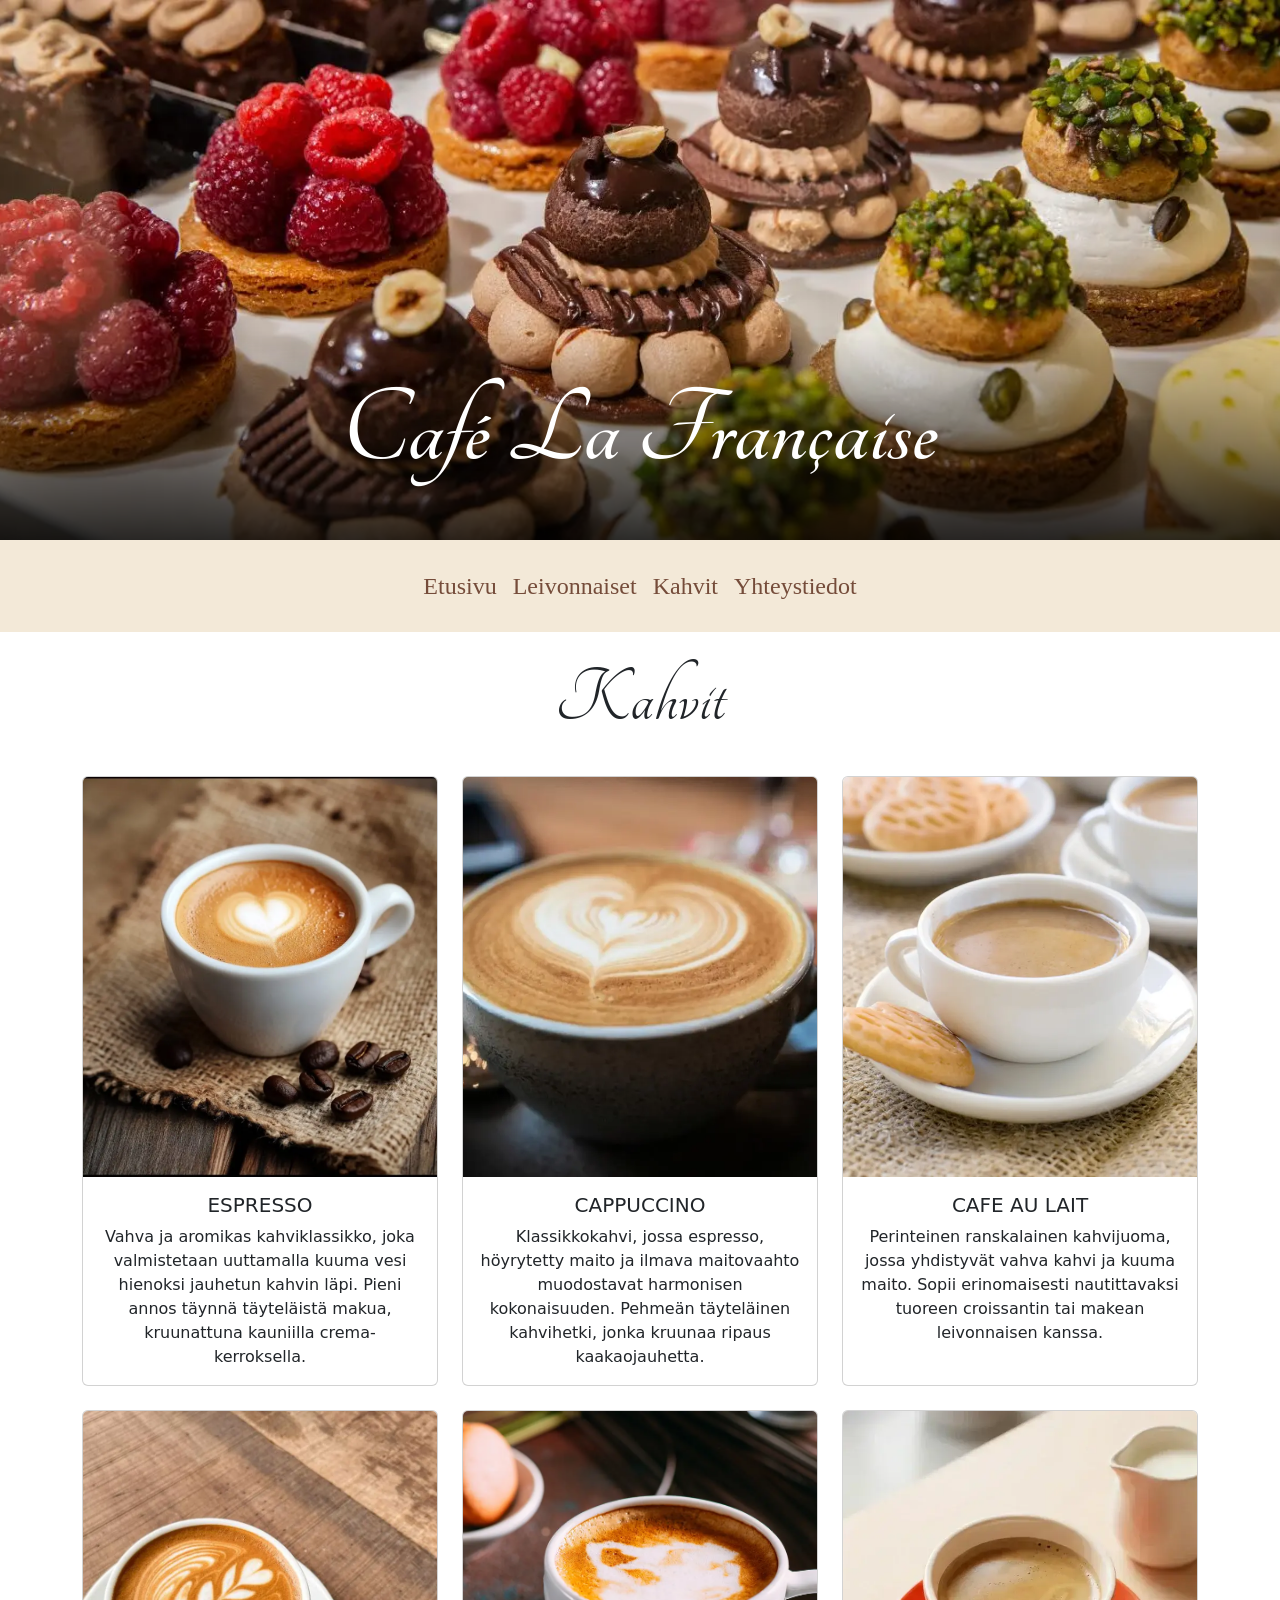
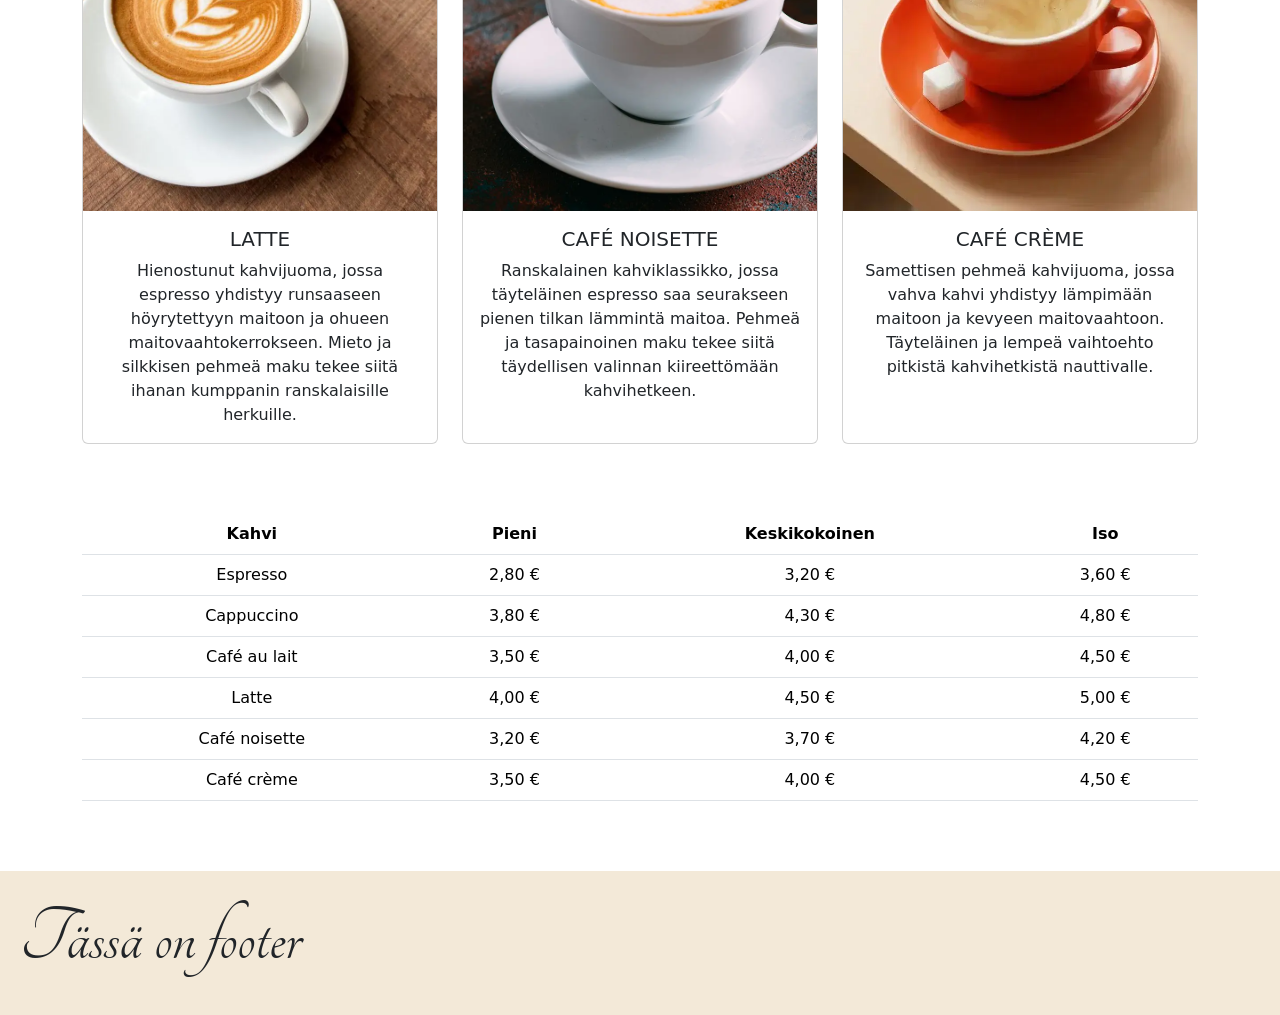
==== kahvit.html @ b37a3d09 "Linkitetty yhteystiedot-sivu muille sivuille" ====
<!DOCTYPE html>
<html lang="fi">
    <head>
        <meta charset="UTF-8">
        <meta name="viewport" content="width=device-width, initial-scale=1.0">
        <title>Cafe La Française</title>
        <link href="https://cdn.jsdelivr.net/npm/bootstrap@5.3.3/dist/css/bootstrap.min.css" rel="stylesheet">
        <script src="https://cdn.jsdelivr.net/npm/bootstrap@5.3.3/dist/js/bootstrap.bundle.min.js"></script>
        <link rel="stylesheet" href="https://fonts.googleapis.com/css?family=Tangerine">
        <link rel="stylesheet" href="style.css">
    </head>

    <body>
        <div class="container-fluid">
            <header class="kuva-alue">
                <img src="kuvat/header-kuva.webp" alt="Lajitelma ranskalaisia leivonnaisia">
                <div class="kuvateksti">
                    <h3><b><a href="index.html">Café La Française</a></b></h3>
                </div>
            </header>
        
            <nav class="navbar navbar-expand-sm">
                <button class="navbar-toggler" type="button" data-bs-toggle="collapse"
                data-bs-target="#collapsibleNavbar">
            <span class=navbar-toggler-icon></span>
                </button>
                <div class="collapse navbar-collapse" id="collapsibleNavbar">
                    <ul class="navbar-nav">
                        <li class="nav-item">
                            <a class="nav-link" href="index.html">Etusivu</a>
                        </li>
                        <li class="nav-item">
                            <a class="nav-link leivonnaiset" href="leivonnaiset.html">Leivonnaiset</a>
                        </li>
                        <li class="nav-item">
                            <a class="nav-link" href="kahvit.html">Kahvit</a>
                        </li>
                        <li class="nav-item">
                            <a class="nav-link" href="yhteystiedot.html">Yhteystiedot</a>
                        </li>
                    </ul>
                </div>
            </nav>

            <main>
                <div class="container text-center">
                    <h1>Kahvit</h1>

                    <div class="row g-4">

                        <div class="col-12 col-sm-4">
                            <div class="card h-100">
                                <img src="kuvat/espresso.webp" class="card-img-top" alt="Kupillinen espresso-kahvia">
                                <div class="card-body">
                                    <h5 class="card-title">ESPRESSO</h5>
                                    <p class="card-text">Vahva ja aromikas kahviklassikko, joka valmistetaan
                                        uuttamalla kuuma vesi hienoksi jauhetun kahvin läpi. Pieni annos
                                        täynnä täyteläistä makua, kruunattuna kauniilla crema-kerroksella.</p>
                                </div>
                            </div>
                        </div>

                        <div class="col-12 col-sm-4">
                            <div class="card h-100">
                                <img src="kuvat/cappuccino.webp" class="card-img-top" alt="Kupillinen cappuccino-kahvia">
                                <div class="card-body">
                                    <h5 class="card-title">CAPPUCCINO</h5>
                                    <p class="card-text">Klassikkokahvi, jossa espresso, höyrytetty maito ja ilmava maitovaahto
                                        muodostavat harmonisen kokonaisuuden. Pehmeän täyteläinen kahvihetki, jonka kruunaa
                                        ripaus kaakaojauhetta.</p>
                                </div>
                            </div>
                        </div>

                        <div class="col-12 col-sm-4">
                            <div class="card h-100">
                                <img src="kuvat/cafeaulait.webp" class="card-img-top" alt="Cafe au lait">
                                <div class="card-body">
                                    <h5 class="card-title">CAFE AU LAIT</h5>
                                    <p class="card-text">Perinteinen ranskalainen kahvijuoma, jossa yhdistyvät
                                        vahva kahvi ja kuuma maito. Sopii erinomaisesti nautittavaksi tuoreen croissantin
                                        tai makean leivonnaisen kanssa.</p>
                                </div>
                            </div>
                        </div>

                        <div class="col-12 col-sm-4">
                            <div class="card h-100">
                                <img src="kuvat/latte.webp" class="card-img-top" alt="Kupillinen latte-kahvia">
                                <div class="card-body">
                                    <h5 class="card-title">LATTE</h5>
                                    <p class="card-text">Hienostunut kahvijuoma, jossa espresso yhdistyy runsaaseen
                                        höyrytettyyn maitoon ja ohueen maitovaahtokerrokseen. Mieto ja silkkisen pehmeä
                                        maku tekee siitä ihanan kumppanin ranskalaisille herkuille.</p>
                                </div>
                            </div>
                        </div>

                        <div class="col-12 col-sm-4">
                            <div class="card h-100">
                                <img src="kuvat/cafenoisette.webp" class="card-img-top" alt="Café noisette">
                                <div class="card-body">
                                    <h5 class="card-title">CAFÉ NOISETTE</h5>
                                    <p class="card-text">Ranskalainen kahviklassikko, jossa täyteläinen espresso saa seurakseen
                                        pienen tilkan lämmintä maitoa. Pehmeä ja tasapainoinen maku tekee siitä täydellisen valinnan
                                        kiireettömään kahvihetkeen.</p> 
                                </div>
                            </div>
                        </div>

                        <div class="col-12 col-sm-4">
                            <div class="card h-100">
                                <img src="kuvat/cafecreme.webp" class="card-img-top" alt="Cafe creme">
                                <div class="card-body">
                                    <h5 class="card-title">CAFÉ CRÈME</h5>
                                    <p class="card-text">Samettisen pehmeä kahvijuoma, jossa vahva kahvi yhdistyy lämpimään maitoon
                                        ja kevyeen maitovaahtoon. Täyteläinen ja lempeä vaihtoehto pitkistä kahvihetkistä nauttivalle.</p>
                                </div>
                            </div>
                        </div>

                    </div>
                    <div class="table-responsive">
                        <table class="table">
                        <thead>
                            <tr>
                                <th>Kahvi</th>
                                <th>Pieni</th>
                                <th>Keskikokoinen</th>
                                <th>Iso</th>
                            </tr>
                        </thead>
                        <tbody>
                            <tr>
                                <td>Espresso</td>
                                <td>2,80 €</td>
                                <td>3,20 €</td>
                                <td>3,60 €</td>
                            </tr>
                            <tr>
                                <td>Cappuccino</td>
                                <td>3,80 €</td>
                                <td>4,30 €</td>
                                <td>4,80 €</td>
                            </tr>
                            <tr>
                                <td>Café au lait</td>
                                <td>3,50 €</td>
                                <td>4,00 €</td>
                                <td>4,50 €</td>
                            </tr>
                            <tr>
                                <td>Latte</td>
                                <td>4,00 €</td>
                                <td>4,50 €</td>
                                <td>5,00 €</td>
                            </tr>
                            <tr>
                                <td>Café noisette</td>
                                <td>3,20 €</td>
                                <td>3,70 €</td>
                                <td>4,20 €</td>
                            </tr>
                            <tr>
                                <td>Café crème</td>
                                <td>3,50 €</td>
                                <td>4,00 €</td>
                                <td>4,50 €</td>
                            </tr>
                        </tbody>
                        </table>
                    </div>
                </div>
            </main>

            <footer>
                <h1>Tässä on footer</h1>
            </footer>
        </div>
    </body>
</html>
---- style.css ----
* {
    box-sizing: border-box;
}

.container-fluid {
    display: grid;
    grid-template-areas:
        "header"
        "nav"
        "main"
        "footer";
    grid-template-columns: 1fr;
    grid-template-rows: auto auto 1fr auto;
    min-height: 100vh;
    margin: 0;
    padding: 0;
    gap: 0px;
}

/* Header */
header {
    grid-area: header;
    height: clamp(16rem, 60vh, 42rem);
}

.kuva-alue {
    overflow: hidden;
    position: relative;
    font-family: "Tangerine", sans-serif;
}

header img {
    display: block;
    width: 100%;
    height: 100%;
    object-fit: cover;
}

/* Laitetaan kahvilan nimi headeriin ja tehdään sille animaatio */
.kuvateksti {
    position: absolute;
    bottom: 0;
    left: 0;
    right: 0;
    padding: clamp(1rem, 4vh, 2rem);
    z-index: 2;
    background: linear-gradient(to top, rgba(0,0,0,0.8) 0%, rgba(0,0,0,0) 100%);
    opacity: 0;
    transform: translateY(30px);
    animation: tekstiNousee 1.3s ease-out forwards;
}

@keyframes tekstiNousee {
    from {
        opacity: 0;
        transform: translateY(30px);
    }
    to {
        opacity: 1;
        transform: translateY(0);
    }
}

.kuvateksti h3 a {
    font-size: clamp(3rem, 9vw, 7rem);
    text-align: center;
    text-decoration: none;
    color: white;
}

/* Navigaatio */
nav {
    grid-area: nav;
    display: flex;
    justify-content: center;
    align-items: center;
    text-align: center;
    padding: clamp(0.5rem, 2vw, 1.25rem);
    font-size: 1.5rem;
    font-family: Georgia, 'Times New Roman', Times, serif;
    background-color: #F3E9D8;
}

.navbar-collapse {
    justify-content: center;
}

.navbar-nav {
    display: flex;
    justify-content: center;
    align-items: center;
    flex-wrap: wrap;
}

.nav-link {
    display: inline-block;
    text-decoration: none;
    transition: color 0.25s ease, transform 0.25s ease;
    color: #754C3A;
    padding: clamp(0.6rem, 1.8vw, 1.25rem);
}

nav .nav-link:hover,
nav .nav-link:focus-visible {
    color: lightpink;
    transform: translateY(-5px);
}

/* Pääsisältö */
main {
    grid-area: main;
    display: grid;
}

.carousel-inner img {
    width: 100%;
    margin: auto;
    min-height: 200px;
    padding: 20px;
}

#demo {
    width: 80%;
    max-width: 1200px;
    margin: 0 auto;
}

#demo .carousel-item img {
    width: 100%;
    height: 450px;
    object-fit: cover;
}

h3 {
    text-align: center;
}

p {
    text-align: center;
}

h1 {
    padding: 20px;
    font-family: "Tangerine", sans-serif;
    font-size: 5rem;
}

.card-img-top {
    width: 100%;
    height: 400px;
    object-fit: cover;
}

.table {
    margin-top: 70px;
    margin-bottom: 70px;
}

/*Footer */
footer {
    grid-area: footer;
    background-color: #F3E9D8;
}

@media (max-width: 600px) {
    .navbar-toggler {
        align-items: center;
        width: 100%;
    }

    .navbar-collapse {
        width: 100%;
        text-align: center;
    }

    .navbar-nav {
        display: flex;
        flex-direction: column;
        align-items: center;
        width: 100%;
    }

    .nav-link {
        text-align: center;
    }
}
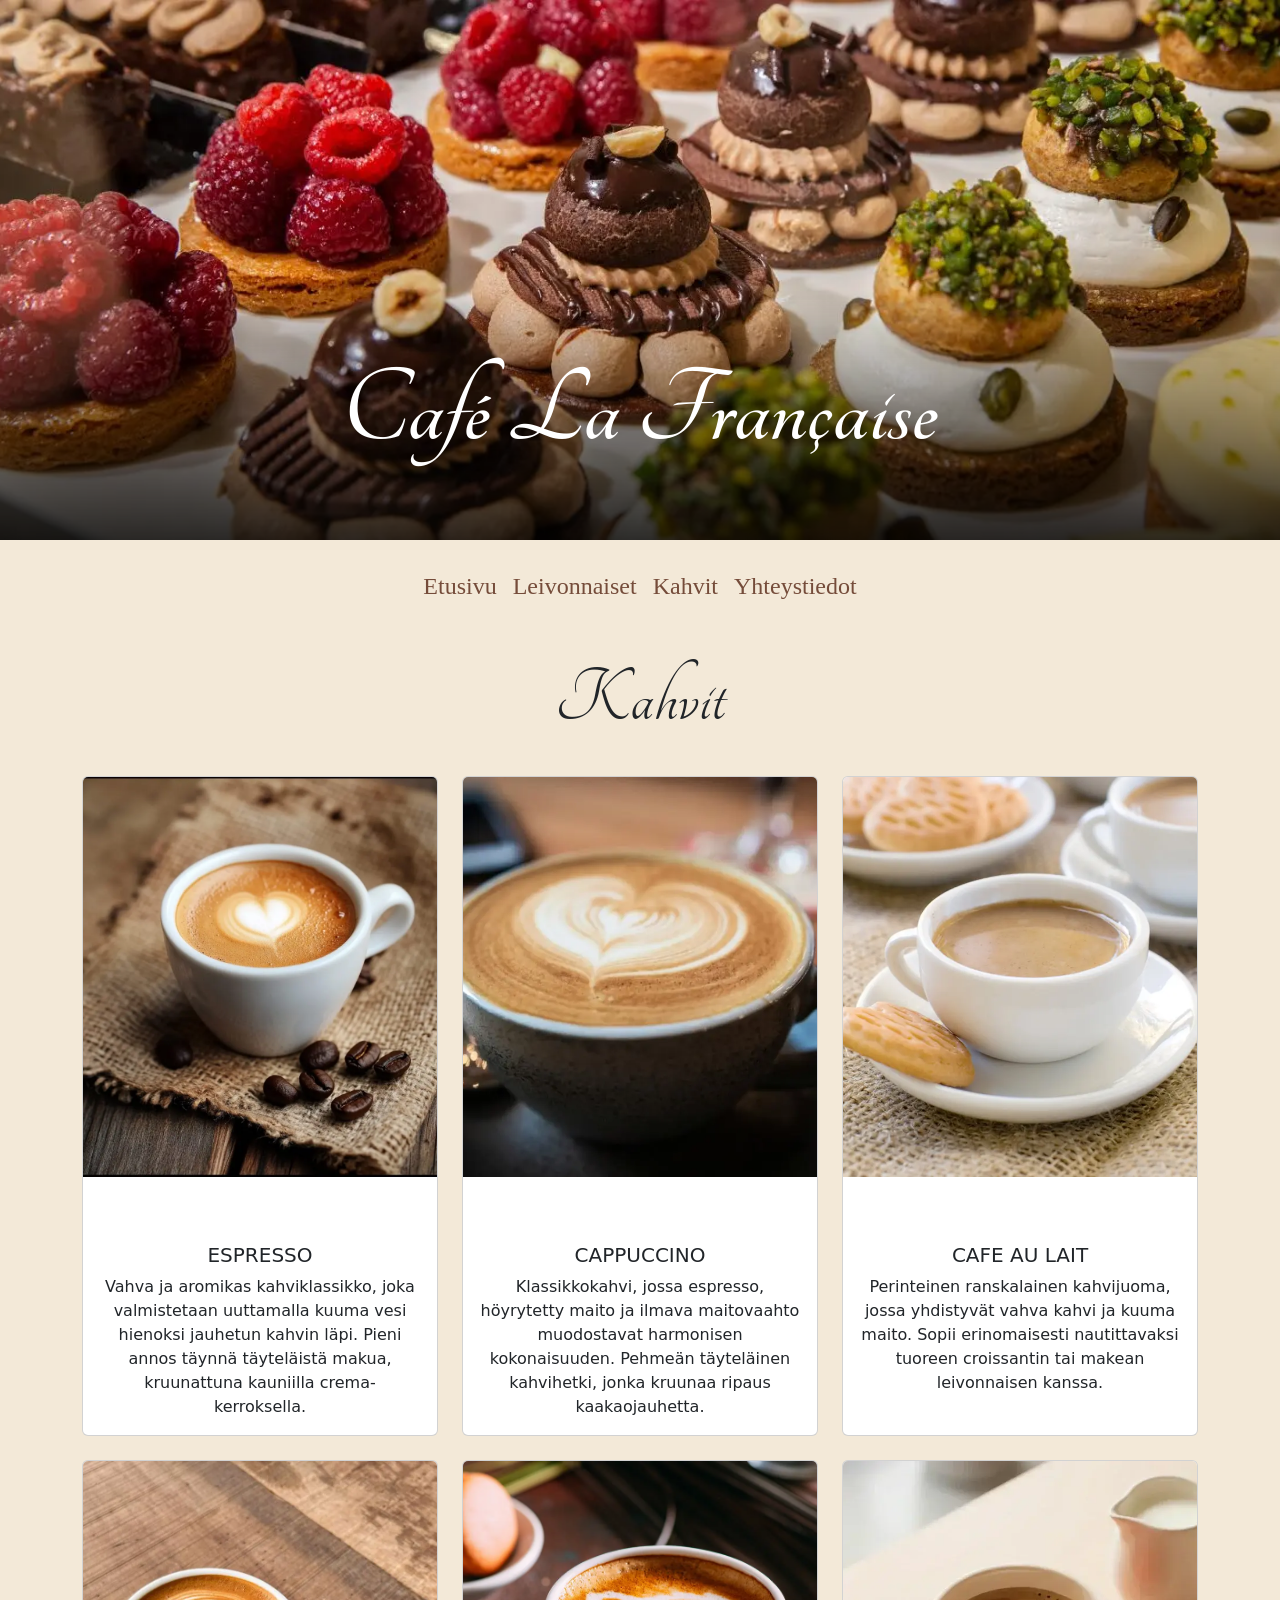
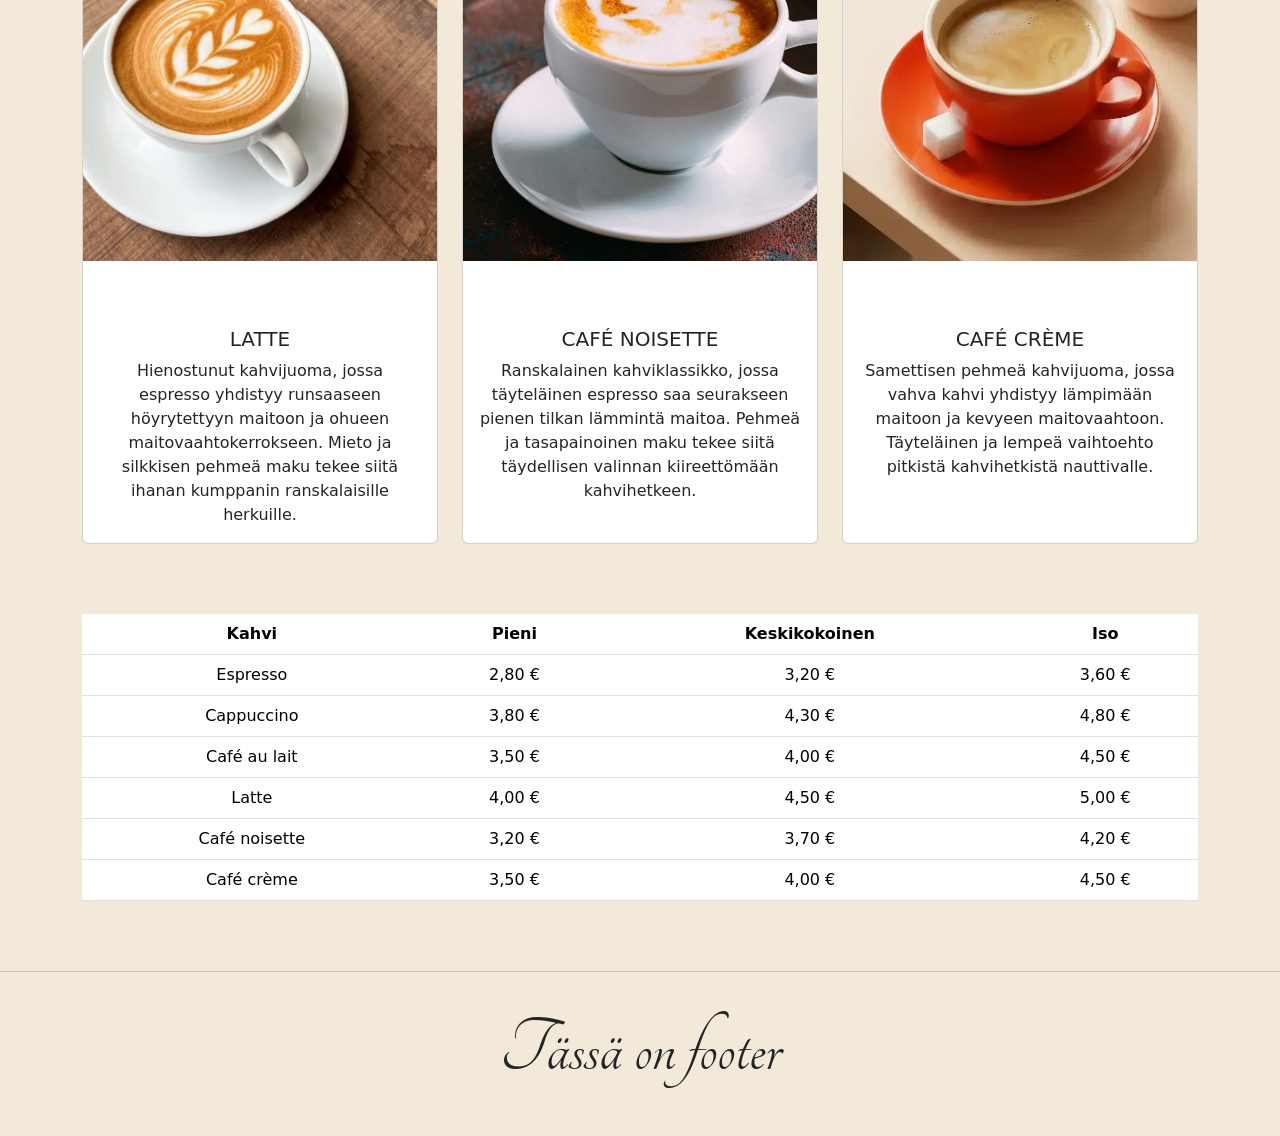
==== commit b28578a2: "Muokattu sivuston header-tekstiä" ====
--- a/kahvit.html
+++ b/kahvit.html
@@ -15,7 +15,7 @@
             <header class="kuva-alue">
                 <img src="kuvat/header-kuva.webp" alt="Lajitelma ranskalaisia leivonnaisia">
                 <div class="kuvateksti">
-                    <h3><b><a href="index.html">Café La Française</a></b></h3>
+                    <h1><b><a href="index.html">Café La Française</a></b></h1>
                 </div>
             </header>
         
--- a/style.css
+++ b/style.css
@@ -61,7 +61,7 @@
     }
 }
 
-.kuvateksti h3 a {
+.kuvateksti h1 a {
     font-size: clamp(3rem, 9vw, 7rem);
     text-align: center;
     text-decoration: none;
@@ -110,10 +110,12 @@
 main {
     grid-area: main;
     display: grid;
-}
-
+    background-color: #F3E9D8;
+}
+
+/* Kuvakaruselli */
 .carousel-inner img {
-    width: 100%;
+    width: 80%;
     margin: auto;
     min-height: 200px;
     padding: 20px;
@@ -121,45 +123,135 @@
 
 #demo {
     width: 80%;
+    max-width: 500px;
+    margin: 0 auto;
+}
+
+#demo .carousel-item img {
+    width: 80%;
+    aspect-ratio: 7 / 10;
+    object-fit: cover;
+}
+
+.esittely {
+    text-align: center;
+    padding: 20px;
+}
+
+.esittely-teksti {
     max-width: 1200px;
+    width: 100%;
     margin: 0 auto;
-}
-
-#demo .carousel-item img {
-    width: 100%;
-    height: 450px;
-    object-fit: cover;
-}
-
-h3 {
-    text-align: center;
-}
-
-p {
-    text-align: center;
+    padding: 40px;
 }
 
 h1 {
     padding: 20px;
     font-family: "Tangerine", sans-serif;
     font-size: 5rem;
-}
-
+    text-align: center;
+    text-decoration: none;
+}
+
+/* Korttikuvat */
 .card-img-top {
     width: 100%;
     height: 400px;
     object-fit: cover;
 }
 
+/* Taulukko */
 .table {
     margin-top: 70px;
     margin-bottom: 70px;
 }
 
-/*Footer */
+/* Yhteystiedot */
+.yhteystiedot {
+    text-align: center;
+}
+
+.yhteystieto-lista {
+    display: inline-flex;
+    flex-direction: column;
+    align-items: flex-start;
+    margin-top: 20px;
+}
+
+.yhteystieto-lista p {
+    display: flex;
+    align-items: center;
+    margin-bottom: 20px;
+    text-align: left;
+}
+
+.yhteystieto-lista svg {
+    width: 24px;
+    height: 24px;
+    flex-shrink: 0;
+    color: #A87960;
+    margin-right: 12px;
+}
+
+h5 {
+    text-align: center;
+    margin-top: 50px;
+}
+
+/* Haitari */
+.accordion {
+    width: 80%;
+    max-width: 900px;
+    margin: 40px auto;
+}
+
+.accordion .accordion-button {
+    justify-content: center;
+    text-align: center;
+    position: relative;
+    background-color: #B98B72;
+    color: #754C3A;
+}
+
+.accordion .accordion-button::after {
+    position: absolute;
+    right: 20px;
+    margin-left: 0;
+}
+
+/* Footer */
 footer {
-    grid-area: footer;
     background-color: #F3E9D8;
+    padding: 10px;
+    text-align: center;
+    border-top: 1px solid #c9c3b7;
+}
+
+.footer-sisältö {
+    display: grid;
+    grid-template-columns: 1fr 1fr;
+    gap: 20px;
+    max-width: 1200px;
+    margin: 0px auto;
+    padding: 10px;
+}
+
+.footer-sisältö h4 {
+    padding: 10px;
+}
+
+.footer-sisältö p {
+    margin: 5px;
+}
+
+.footer-navigaatio a {
+    color: #754C3A;
+    text-decoration: none;
+}
+
+.footer-navigaatio a:hover {
+    text-decoration: underline;
+    color: lightpink;
 }
 
 @media (max-width: 600px) {
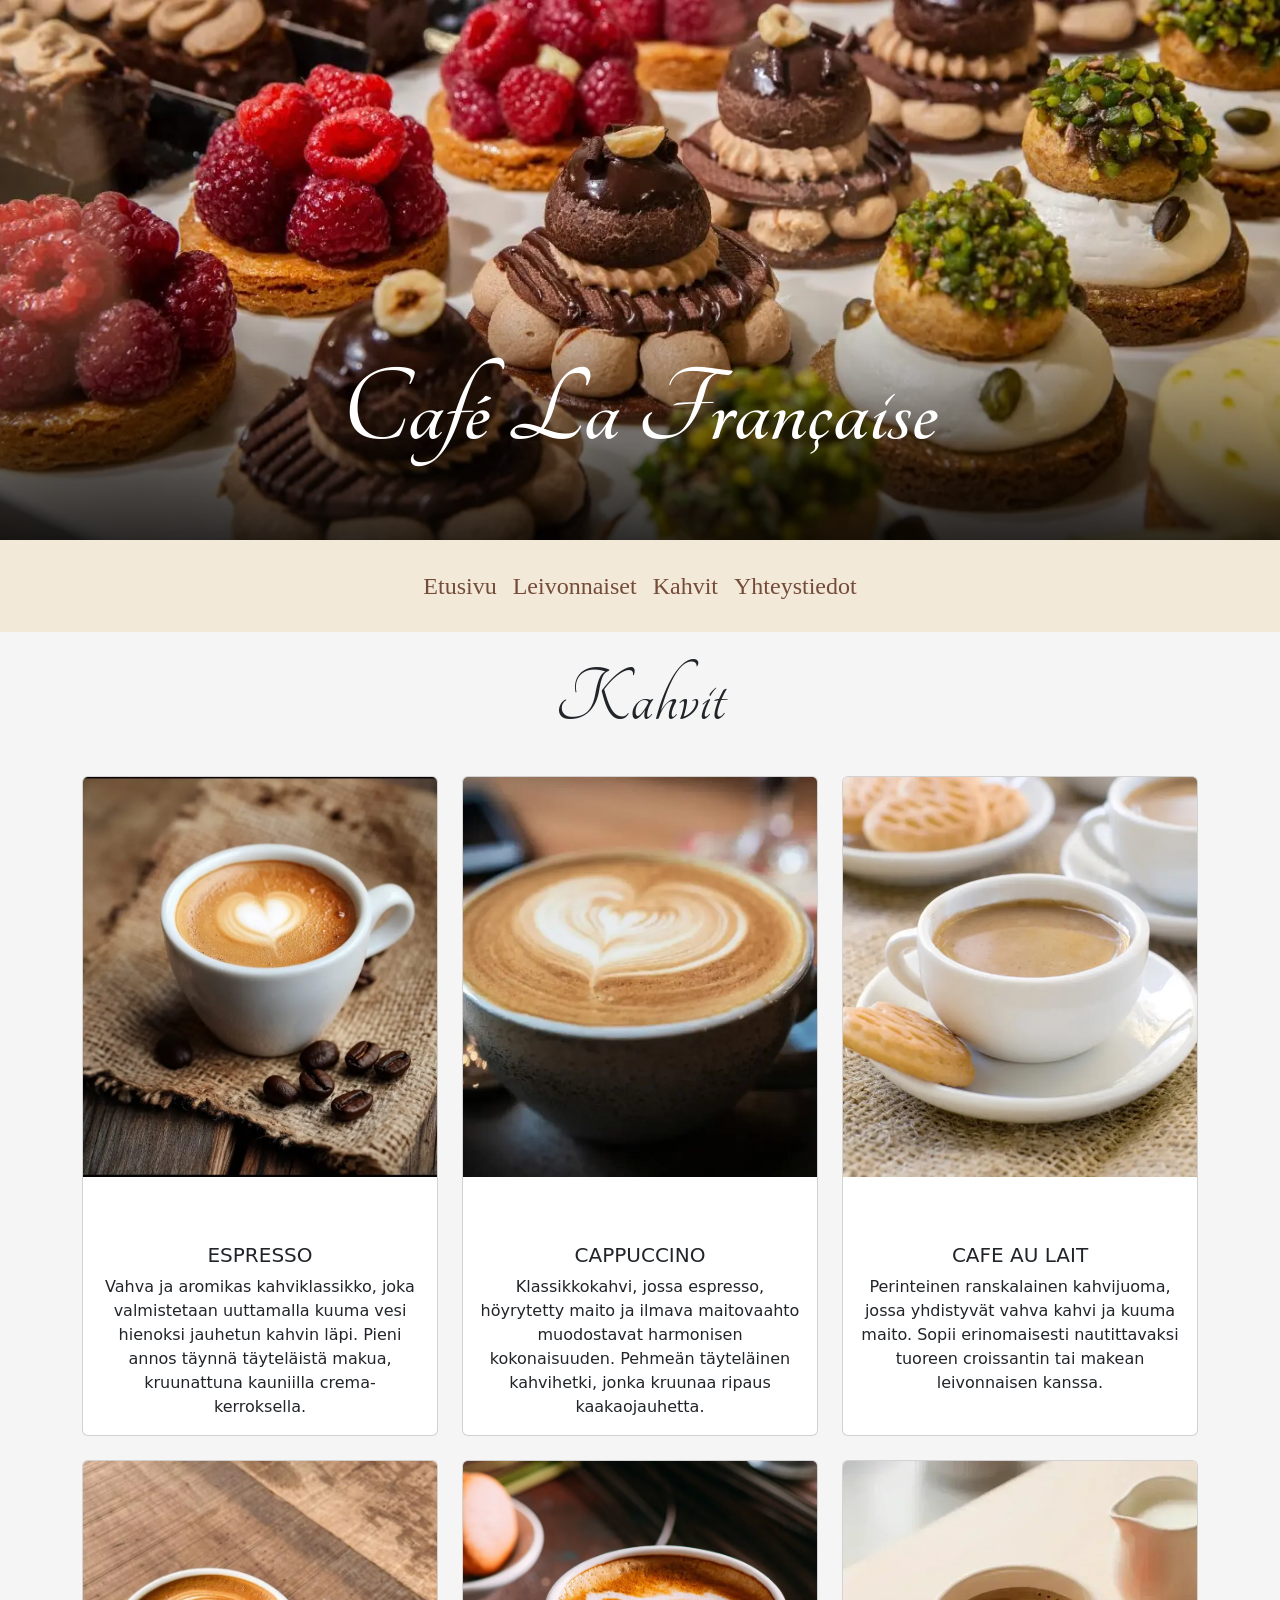
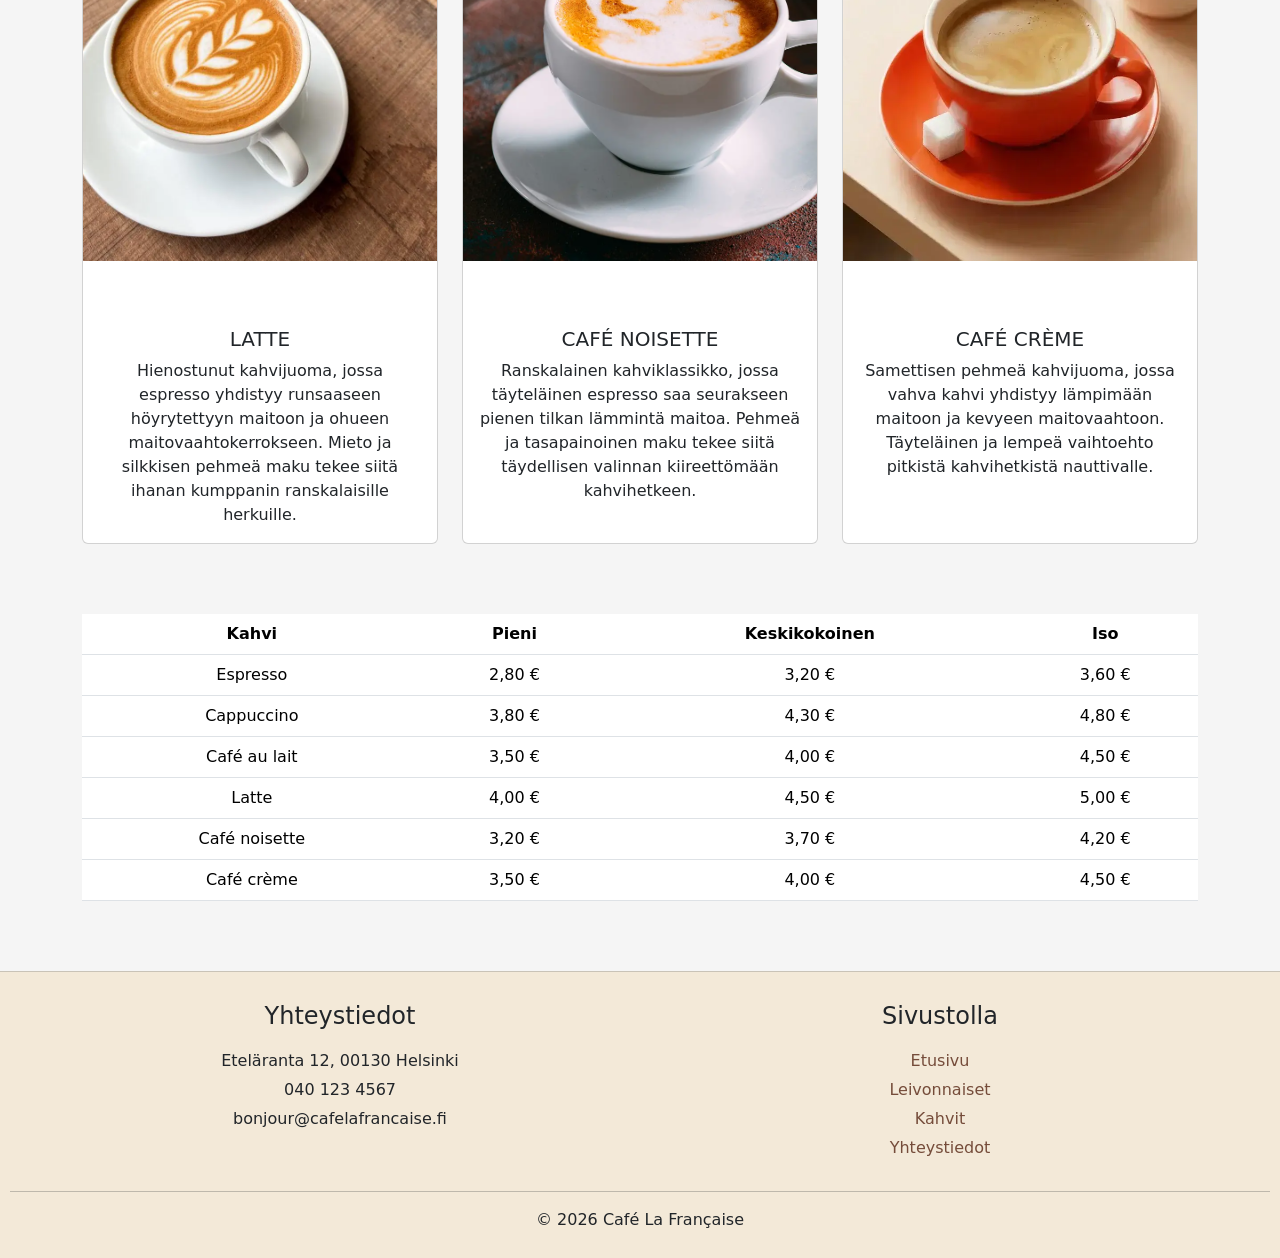
==== commit 9086cbe7: "Muokattu sivujen värejä" ====
--- a/kahvit.html
+++ b/kahvit.html
@@ -174,7 +174,28 @@
             </main>
 
             <footer>
-                <h1>Tässä on footer</h1>
+
+                <div class="footer-sisältö">
+
+                    <div class="footer-yhteystiedot">
+                        <h4>Yhteystiedot</h4>
+                        <p>Eteläranta 12, 00130 Helsinki</p>
+                        <p>040 123 4567</p>
+                        <p>bonjour@cafelafrancaise.fi</p>
+                    </div>
+
+                    <div class="footer-navigaatio">
+                        <h4>Sivustolla</h4>
+                        <p><a href="index.html">Etusivu</a></p>
+                        <p><a href="leivonnaiset.html">Leivonnaiset</a></p>
+                        <p><a href="kahvit.html">Kahvit</a></p>
+                        <p><a href="yhteystiedot.html">Yhteystiedot</a></p>
+                    </div>
+                </div>
+
+                <hr>
+
+                <p class="copyright">© 2026 Café La Française</p>
             </footer>
         </div>
     </body>
--- a/style.css
+++ b/style.css
@@ -110,7 +110,7 @@
 main {
     grid-area: main;
     display: grid;
-    background-color: #F3E9D8;
+    background-color: whitesmoke;
 }
 
 /* Kuvakaruselli */
@@ -132,6 +132,18 @@
     aspect-ratio: 7 / 10;
     object-fit: cover;
 }
+
+.carousel-control-prev-icon { 
+
+background-image: url("data:image/svg+xml;charset=utf8,%3Csvg xmlns='http://www.w3.org/2000/svg' fill='%23FFFFFF' viewBox='0 0 8 8'%3E%3Cpath d='M5.25 0l-4 4 4 4 1.5-1.5-2.5-2.5 2.5-2.5-1.5-1.5z'/%3E%3C/svg%3E"); 
+
+} 
+
+ 
+
+.carousel-control-next-icon { 
+    background-image: url("data:image/svg+xml;charset=utf8,%3Csvg xmlns='http://www.w3.org/2000/svg' fill='%23FFFFFF' viewBox='0 0 8 8'%3E%3Cpath d='M2.75 0l-1.5 1.5 2.5 2.5-2.5 2.5 1.5 1.5 4-4-4-4z'/%3E%3C/svg%3E"); 
+} 
 
 .esittely {
     text-align: center;
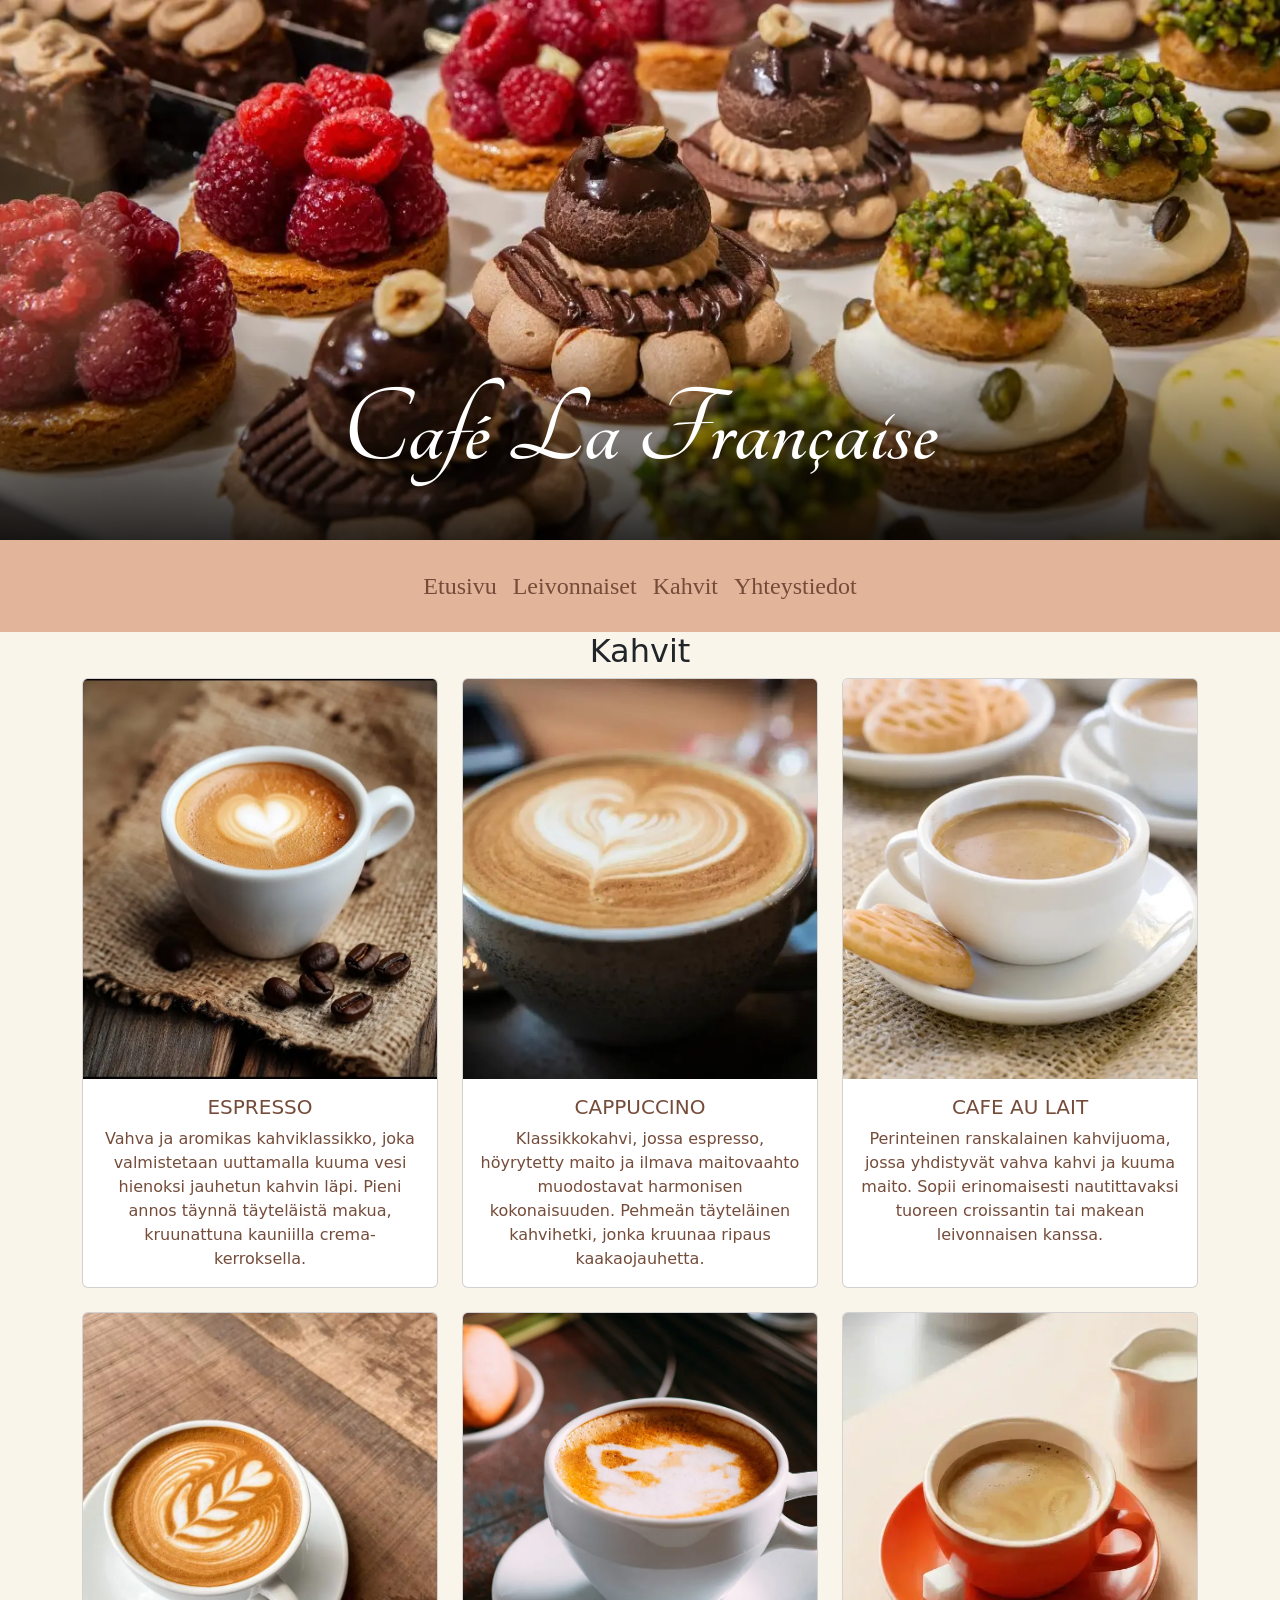
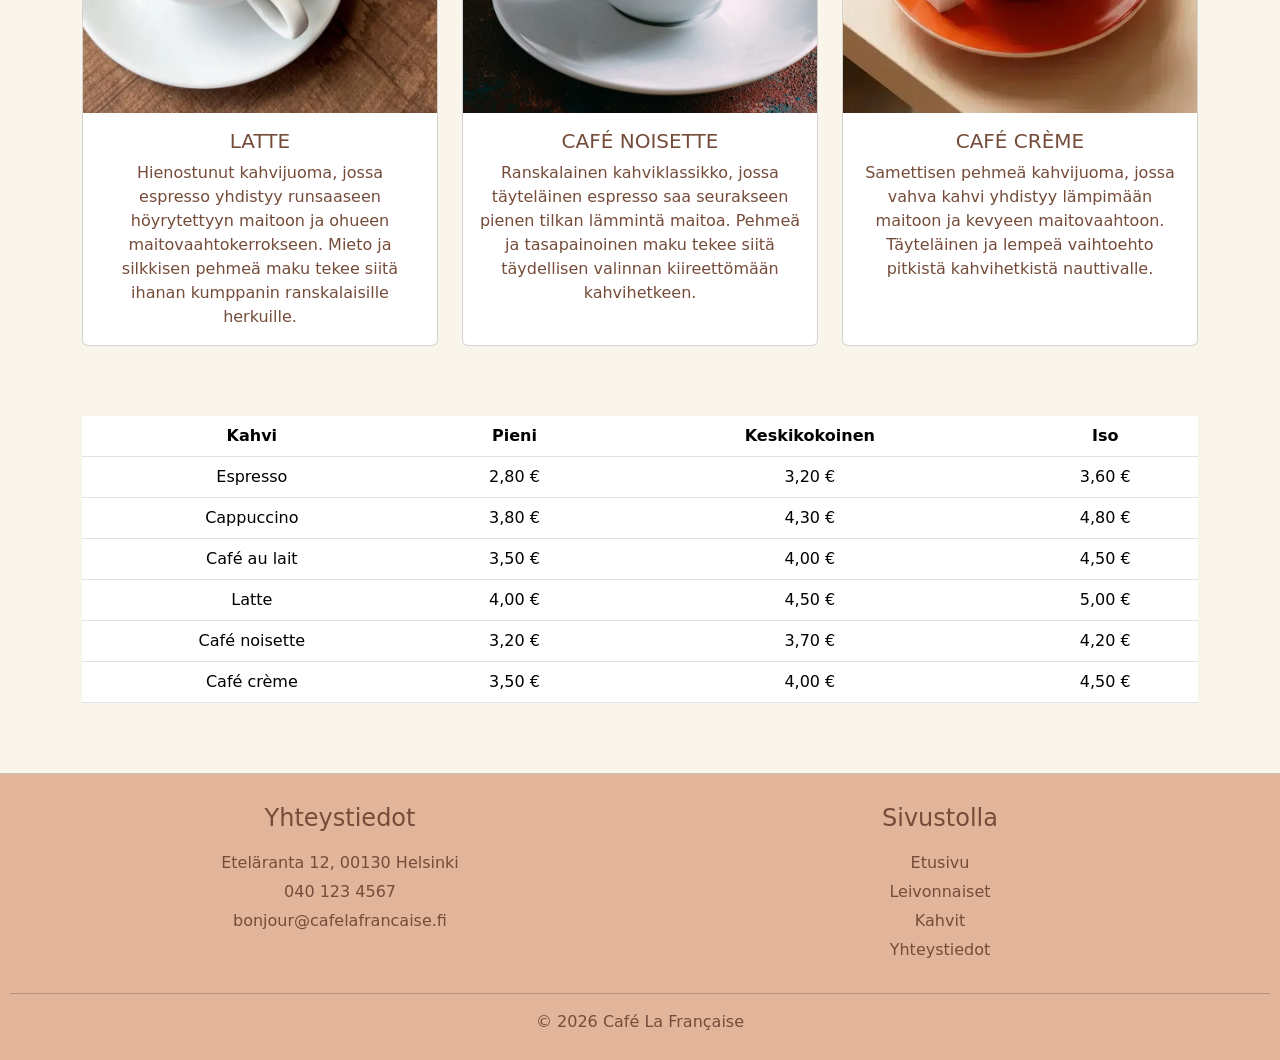
==== commit e8905a9a: "Vaihdettu otsikkotasot (h1-h4) oikein" ====
--- a/kahvit.html
+++ b/kahvit.html
@@ -44,7 +44,7 @@
 
             <main>
                 <div class="container text-center">
-                    <h1>Kahvit</h1>
+                    <h2>Kahvit</h2>
 
                     <div class="row g-4">
 
@@ -52,7 +52,7 @@
                             <div class="card h-100">
                                 <img src="kuvat/espresso.webp" class="card-img-top" alt="Kupillinen espresso-kahvia">
                                 <div class="card-body">
-                                    <h5 class="card-title">ESPRESSO</h5>
+                                    <h3 class="card-title">ESPRESSO</h3>
                                     <p class="card-text">Vahva ja aromikas kahviklassikko, joka valmistetaan
                                         uuttamalla kuuma vesi hienoksi jauhetun kahvin läpi. Pieni annos
                                         täynnä täyteläistä makua, kruunattuna kauniilla crema-kerroksella.</p>
@@ -64,7 +64,7 @@
                             <div class="card h-100">
                                 <img src="kuvat/cappuccino.webp" class="card-img-top" alt="Kupillinen cappuccino-kahvia">
                                 <div class="card-body">
-                                    <h5 class="card-title">CAPPUCCINO</h5>
+                                    <h3 class="card-title">CAPPUCCINO</h3>
                                     <p class="card-text">Klassikkokahvi, jossa espresso, höyrytetty maito ja ilmava maitovaahto
                                         muodostavat harmonisen kokonaisuuden. Pehmeän täyteläinen kahvihetki, jonka kruunaa
                                         ripaus kaakaojauhetta.</p>
@@ -76,7 +76,7 @@
                             <div class="card h-100">
                                 <img src="kuvat/cafeaulait.webp" class="card-img-top" alt="Cafe au lait">
                                 <div class="card-body">
-                                    <h5 class="card-title">CAFE AU LAIT</h5>
+                                    <h3 class="card-title">CAFE AU LAIT</h3>
                                     <p class="card-text">Perinteinen ranskalainen kahvijuoma, jossa yhdistyvät
                                         vahva kahvi ja kuuma maito. Sopii erinomaisesti nautittavaksi tuoreen croissantin
                                         tai makean leivonnaisen kanssa.</p>
@@ -88,7 +88,7 @@
                             <div class="card h-100">
                                 <img src="kuvat/latte.webp" class="card-img-top" alt="Kupillinen latte-kahvia">
                                 <div class="card-body">
-                                    <h5 class="card-title">LATTE</h5>
+                                    <h3 class="card-title">LATTE</h3>
                                     <p class="card-text">Hienostunut kahvijuoma, jossa espresso yhdistyy runsaaseen
                                         höyrytettyyn maitoon ja ohueen maitovaahtokerrokseen. Mieto ja silkkisen pehmeä
                                         maku tekee siitä ihanan kumppanin ranskalaisille herkuille.</p>
@@ -100,7 +100,7 @@
                             <div class="card h-100">
                                 <img src="kuvat/cafenoisette.webp" class="card-img-top" alt="Café noisette">
                                 <div class="card-body">
-                                    <h5 class="card-title">CAFÉ NOISETTE</h5>
+                                    <h3 class="card-title">CAFÉ NOISETTE</h3>
                                     <p class="card-text">Ranskalainen kahviklassikko, jossa täyteläinen espresso saa seurakseen
                                         pienen tilkan lämmintä maitoa. Pehmeä ja tasapainoinen maku tekee siitä täydellisen valinnan
                                         kiireettömään kahvihetkeen.</p> 
@@ -112,7 +112,7 @@
                             <div class="card h-100">
                                 <img src="kuvat/cafecreme.webp" class="card-img-top" alt="Cafe creme">
                                 <div class="card-body">
-                                    <h5 class="card-title">CAFÉ CRÈME</h5>
+                                    <h3 class="card-title">CAFÉ CRÈME</h3>
                                     <p class="card-text">Samettisen pehmeä kahvijuoma, jossa vahva kahvi yhdistyy lämpimään maitoon
                                         ja kevyeen maitovaahtoon. Täyteläinen ja lempeä vaihtoehto pitkistä kahvihetkistä nauttivalle.</p>
                                 </div>
--- a/style.css
+++ b/style.css
@@ -48,6 +48,7 @@
     opacity: 0;
     transform: translateY(30px);
     animation: tekstiNousee 1.3s ease-out forwards;
+    text-align: center;
 }
 
 @keyframes tekstiNousee {
@@ -63,7 +64,6 @@
 
 .kuvateksti h1 a {
     font-size: clamp(3rem, 9vw, 7rem);
-    text-align: center;
     text-decoration: none;
     color: white;
 }
@@ -78,7 +78,7 @@
     padding: clamp(0.5rem, 2vw, 1.25rem);
     font-size: 1.5rem;
     font-family: Georgia, 'Times New Roman', Times, serif;
-    background-color: #F3E9D8;
+    background-color: #e2b49a;
 }
 
 .navbar-collapse {
@@ -102,7 +102,7 @@
 
 nav .nav-link:hover,
 nav .nav-link:focus-visible {
-    color: lightpink;
+    color: white;
     transform: translateY(-5px);
 }
 
@@ -110,7 +110,7 @@
 main {
     grid-area: main;
     display: grid;
-    background-color: whitesmoke;
+    background-color: #f9f5eb;
 }
 
 /* Kuvakaruselli */
@@ -134,20 +134,19 @@
 }
 
 .carousel-control-prev-icon { 
-
-background-image: url("data:image/svg+xml;charset=utf8,%3Csvg xmlns='http://www.w3.org/2000/svg' fill='%23FFFFFF' viewBox='0 0 8 8'%3E%3Cpath d='M5.25 0l-4 4 4 4 1.5-1.5-2.5-2.5 2.5-2.5-1.5-1.5z'/%3E%3C/svg%3E"); 
-
-} 
-
- 
+    background-image: url("data:image/svg+xml;charset=utf8,%3Csvg xmlns='http://www.w3.org/2000/svg' fill='%23FFFFFF' viewBox='0 0 8 8'%3E%3Cpath d='M5.25 0l-4 4 4 4 1.5-1.5-2.5-2.5 2.5-2.5-1.5-1.5z'/%3E%3C/svg%3E"); 
+}
 
 .carousel-control-next-icon { 
     background-image: url("data:image/svg+xml;charset=utf8,%3Csvg xmlns='http://www.w3.org/2000/svg' fill='%23FFFFFF' viewBox='0 0 8 8'%3E%3Cpath d='M2.75 0l-1.5 1.5 2.5 2.5-2.5 2.5 1.5 1.5 4-4-4-4z'/%3E%3C/svg%3E"); 
 } 
 
-.esittely {
+.esittely h3 {
     text-align: center;
     padding: 20px;
+    font-family: "Tangerine", sans-serif;
+    color: #754C3A;
+    font-size: 5rem;
 }
 
 .esittely-teksti {
@@ -157,12 +156,9 @@
     padding: 40px;
 }
 
-h1 {
-    padding: 20px;
-    font-family: "Tangerine", sans-serif;
-    font-size: 5rem;
-    text-align: center;
-    text-decoration: none;
+p {
+    color: #754C3A;
+    text-align: center;
 }
 
 /* Korttikuvat */
@@ -170,6 +166,11 @@
     width: 100%;
     height: 400px;
     object-fit: cover;
+}
+
+.card-body h3 {
+    font-size: 1.25rem;
+    color: #754C3A;
 }
 
 /* Taulukko */
@@ -233,7 +234,7 @@
 
 /* Footer */
 footer {
-    background-color: #F3E9D8;
+    background-color: #e2b49a;
     padding: 10px;
     text-align: center;
     border-top: 1px solid #c9c3b7;
@@ -250,10 +251,12 @@
 
 .footer-sisältö h4 {
     padding: 10px;
+    color: #754C3A;
 }
 
 .footer-sisältö p {
     margin: 5px;
+    color: #754C3A;
 }
 
 .footer-navigaatio a {
@@ -263,7 +266,11 @@
 
 .footer-navigaatio a:hover {
     text-decoration: underline;
-    color: lightpink;
+    color: white;
+}
+
+.copyright {
+    color: #754C3A;
 }
 
 @media (max-width: 600px) {
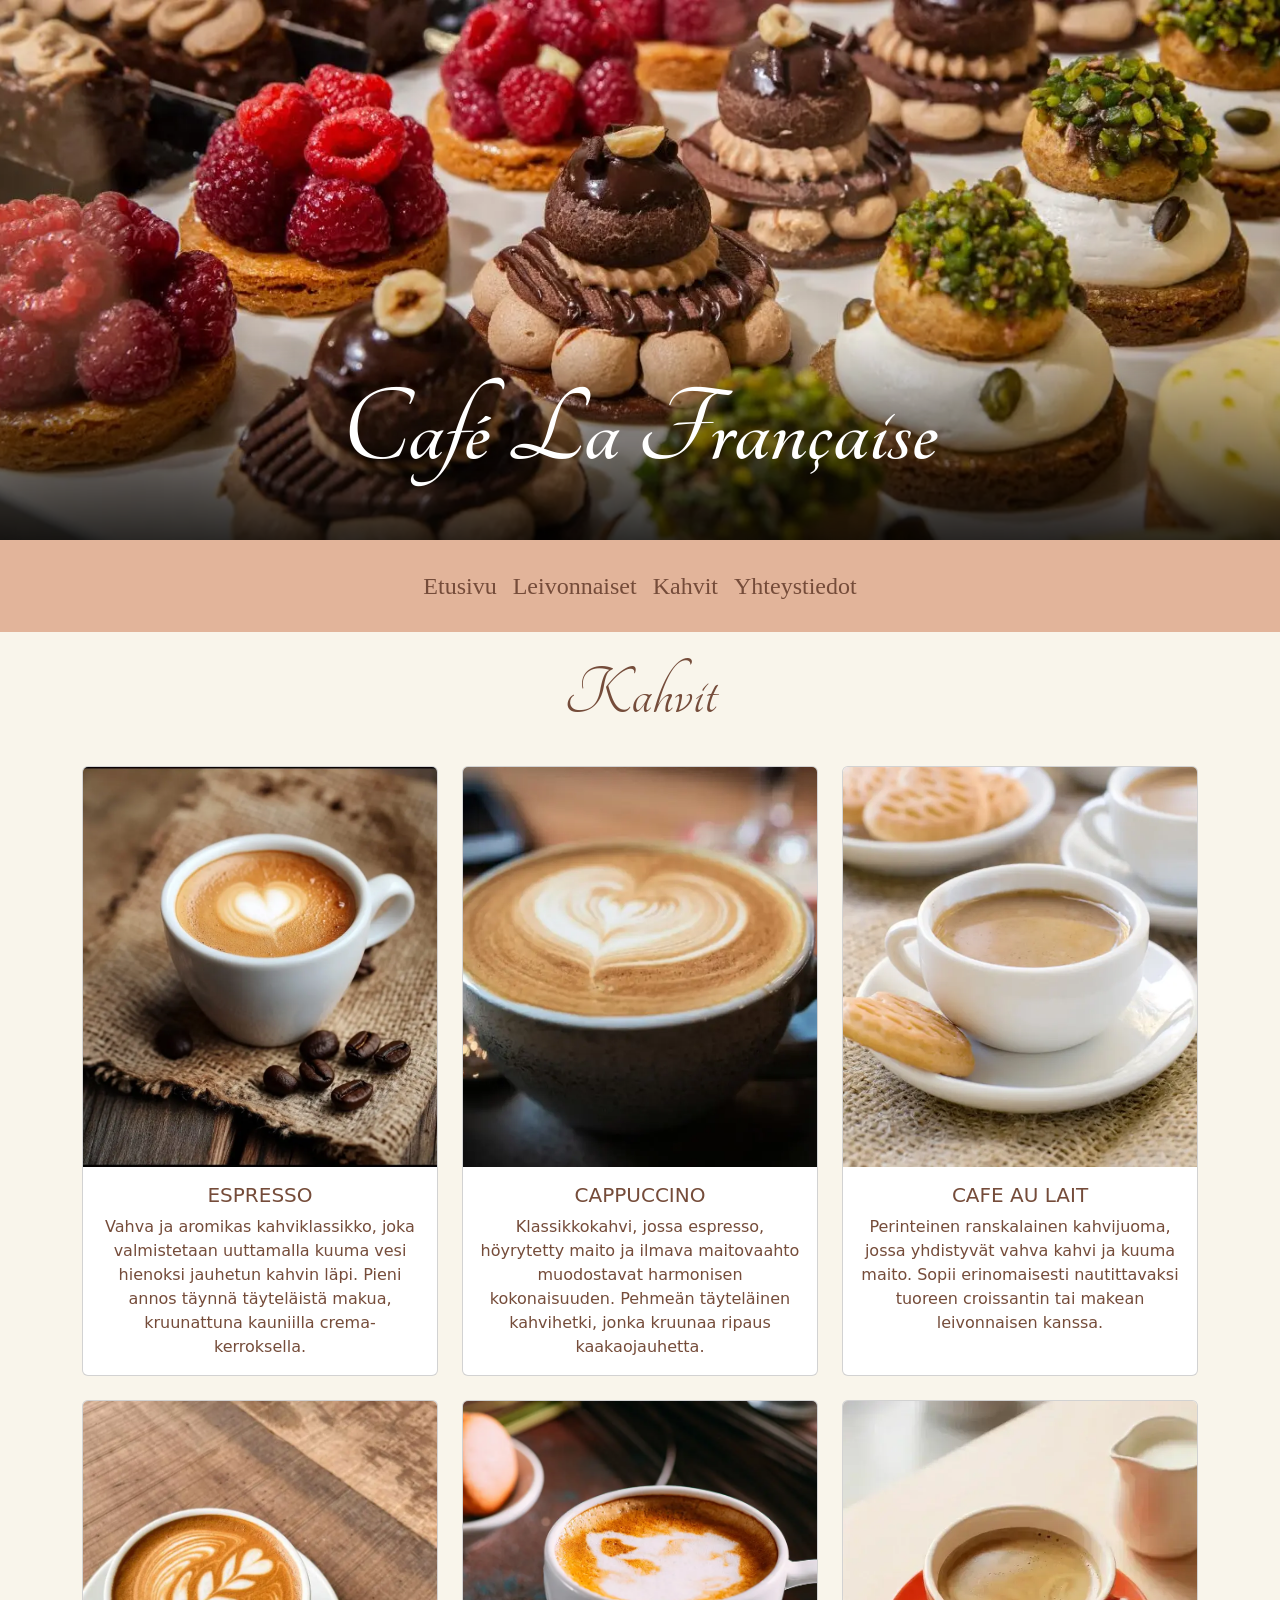
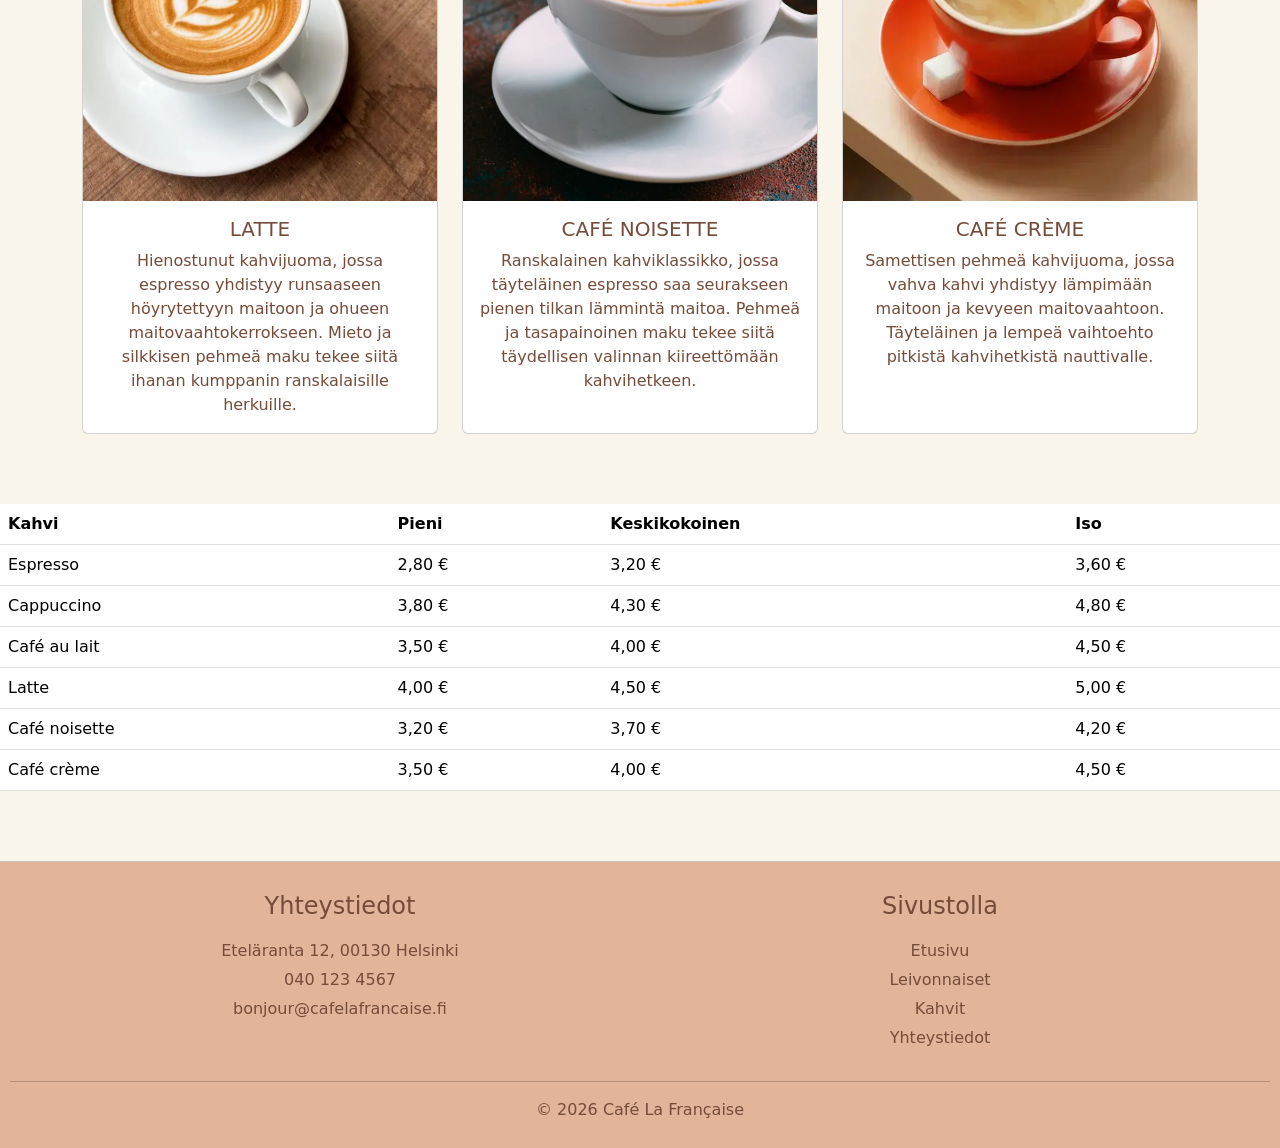
==== commit d9e0bf1e: "Muokattu otsikoiden muotoiluja" ====
--- a/kahvit.html
+++ b/kahvit.html
@@ -43,10 +43,11 @@
             </nav>
 
             <main>
-                <div class="container text-center">
-                    <h2>Kahvit</h2>
-
-                    <div class="row g-4">
+                <section class="kahvit">
+                    <div class="container text-center">
+                        <h2>Kahvit</h2>
+
+                        <div class="row g-4">
 
                         <div class="col-12 col-sm-4">
                             <div class="card h-100">
@@ -118,8 +119,9 @@
                                 </div>
                             </div>
                         </div>
-
-                    </div>
+                    </div>
+                </section>
+
                     <div class="table-responsive">
                         <table class="table">
                         <thead>
--- a/style.css
+++ b/style.css
@@ -161,6 +161,22 @@
     text-align: center;
 }
 
+.leivonnaiset h2 {
+    font-family: "Tangerine", sans-serif;
+    color: #754C3A;
+    font-size: 4.5rem;
+    padding: 20px;
+}
+
+.kahvit h2 {
+    font-family: "Tangerine", sans-serif;
+    color: #754C3A;
+    font-size: 4.5rem;
+    padding: 20px;
+}
+
+
+
 /* Korttikuvat */
 .card-img-top {
     width: 100%;
@@ -189,6 +205,22 @@
     flex-direction: column;
     align-items: flex-start;
     margin-top: 20px;
+}
+
+.yhteystiedot h2 {
+    font-family: "Tangerine", sans-serif;
+    color: #754C3A;
+    font-size: 4.5rem;
+    padding: 20px;
+}
+
+.aukioloajat h3 {
+    font-family: "Tangerine", sans-serif;
+    color: #754C3A;
+    font-size: 4.5rem;
+    padding: 20px;
+    text-align: center;
+    margin-top: 60px;
 }
 
 .yhteystieto-lista p {
@@ -204,11 +236,6 @@
     flex-shrink: 0;
     color: #A87960;
     margin-right: 12px;
-}
-
-h5 {
-    text-align: center;
-    margin-top: 50px;
 }
 
 /* Haitari */
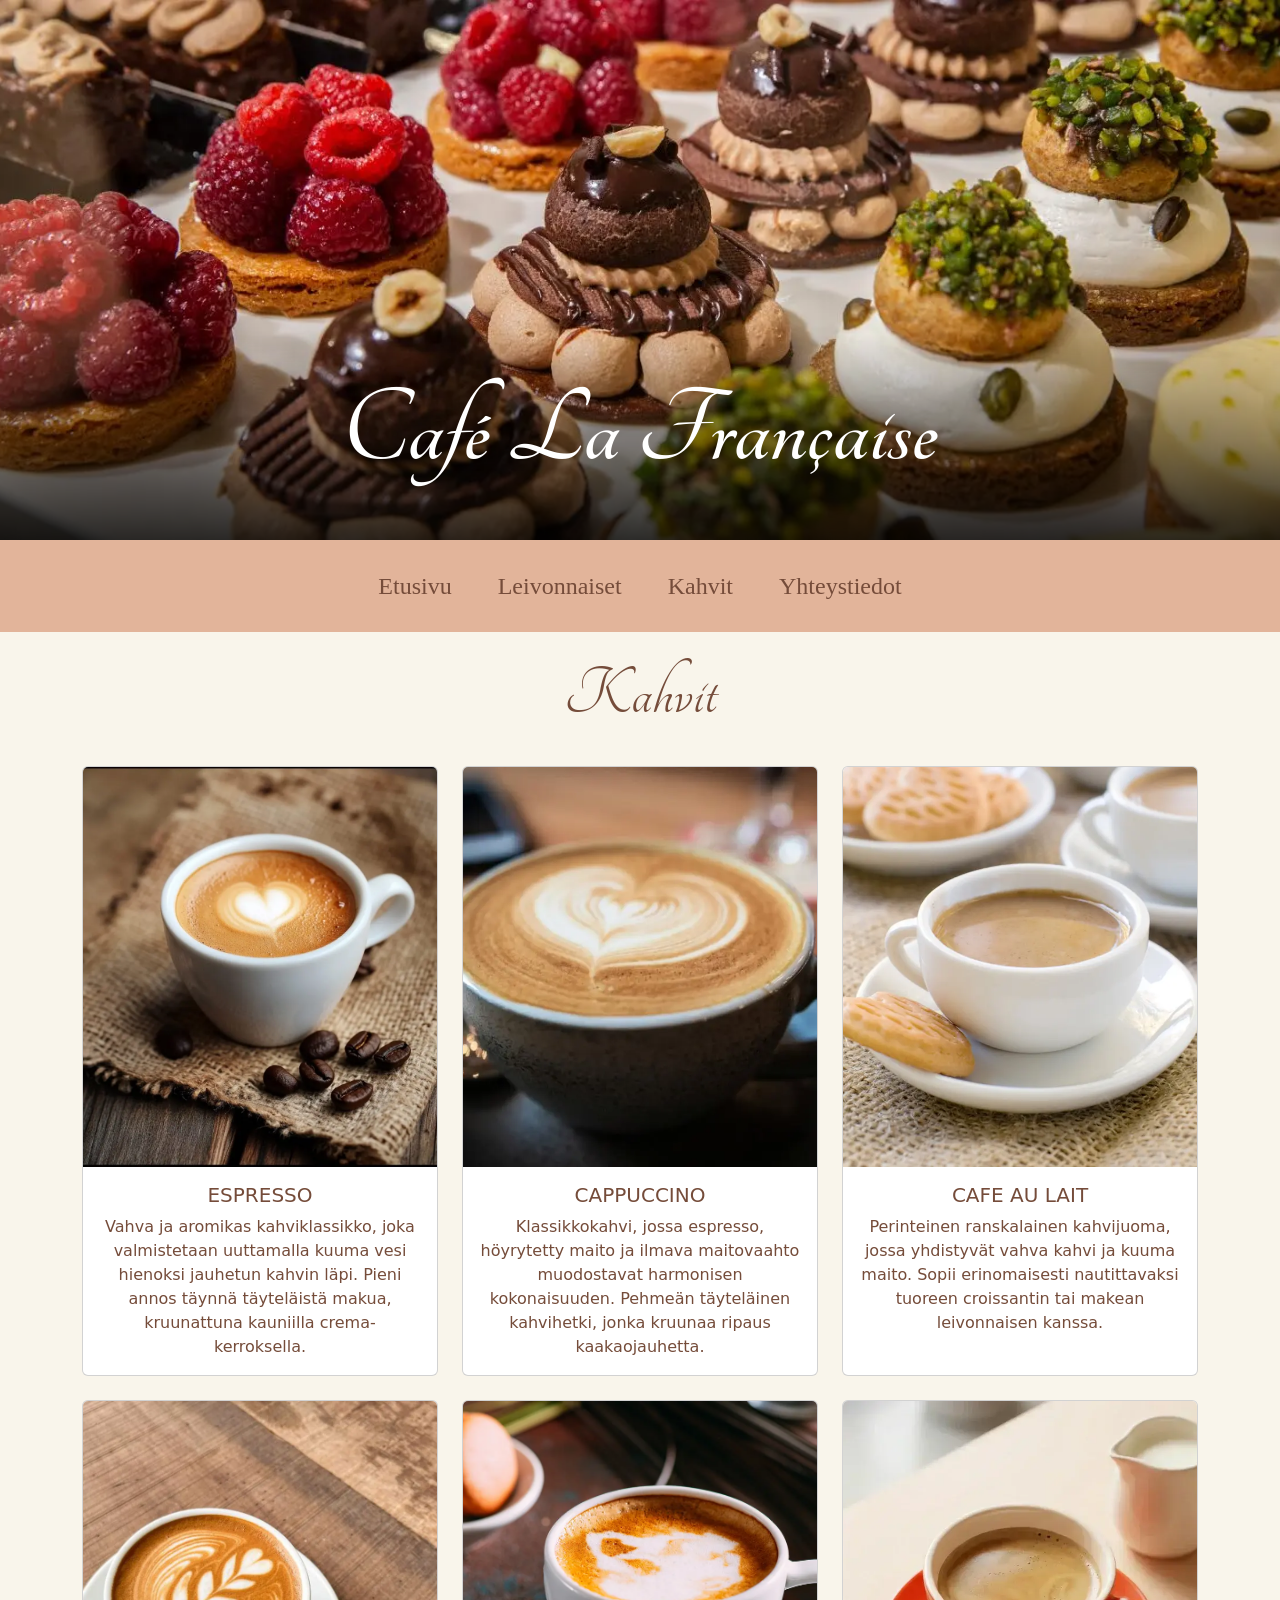
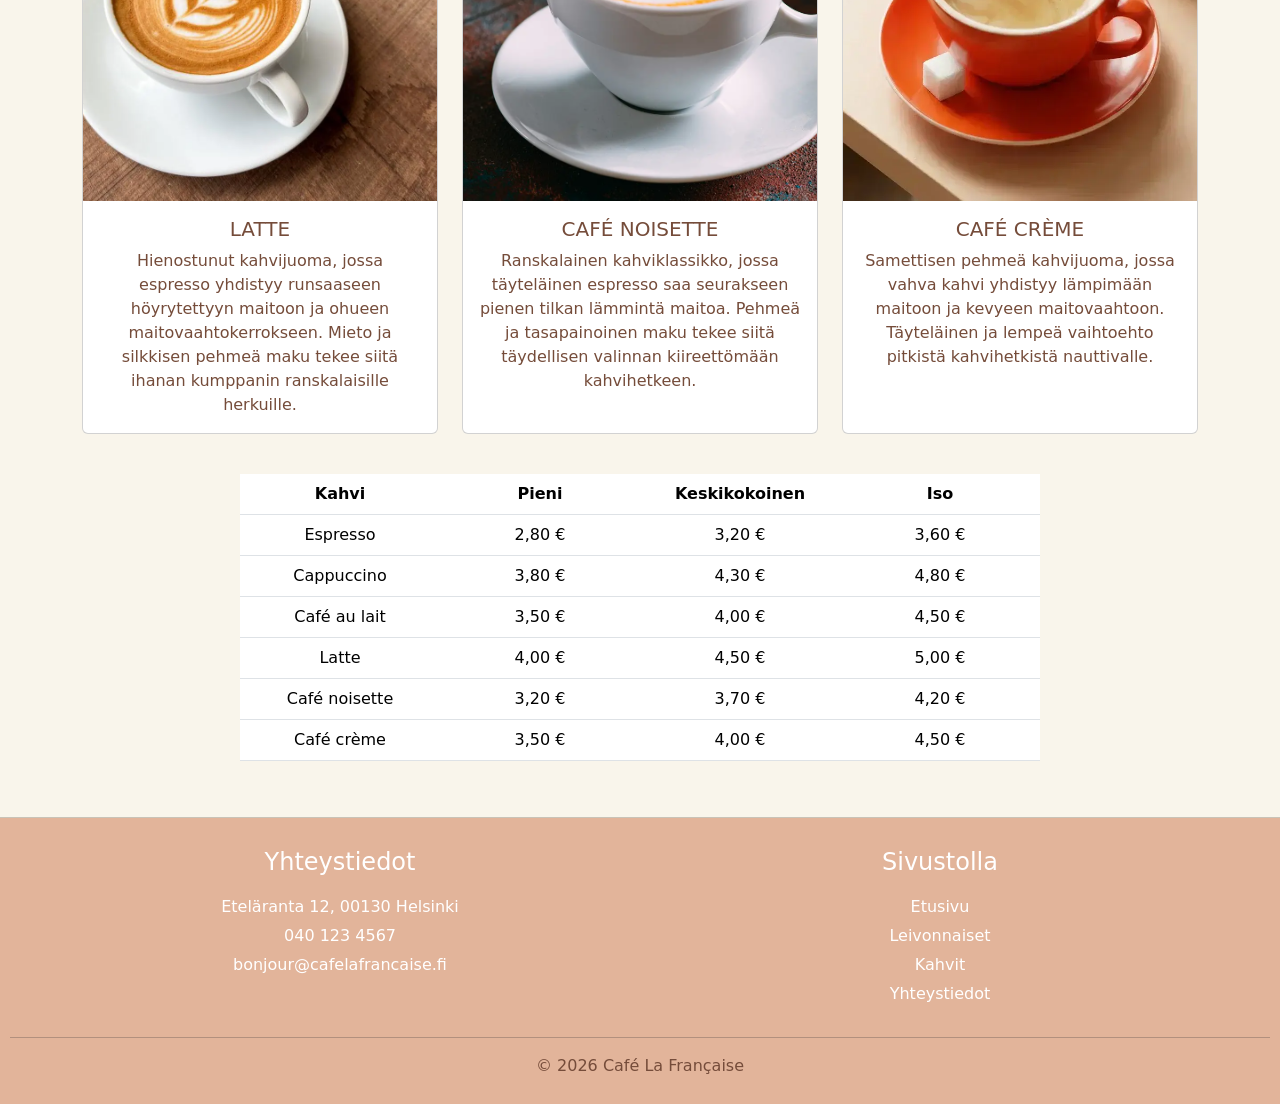
==== commit eec8045f: "Muokattu taulukoiden kokoa" ====
--- a/kahvit.html
+++ b/kahvit.html
@@ -123,7 +123,7 @@
                 </section>
 
                     <div class="table-responsive">
-                        <table class="table">
+                        <table class="table hinnasto">
                         <thead>
                             <tr>
                                 <th>Kahvi</th>
--- a/style.css
+++ b/style.css
@@ -73,8 +73,6 @@
     grid-area: nav;
     display: flex;
     justify-content: center;
-    align-items: center;
-    text-align: center;
     padding: clamp(0.5rem, 2vw, 1.25rem);
     font-size: 1.5rem;
     font-family: Georgia, 'Times New Roman', Times, serif;
@@ -90,6 +88,7 @@
     justify-content: center;
     align-items: center;
     flex-wrap: wrap;
+    gap: 30px;
 }
 
 .nav-link {
@@ -175,8 +174,6 @@
     padding: 20px;
 }
 
-
-
 /* Korttikuvat */
 .card-img-top {
     width: 100%;
@@ -190,12 +187,34 @@
 }
 
 /* Taulukko */
-.table {
-    margin-top: 70px;
-    margin-bottom: 70px;
+.table-responsive {
+    width: 85%;
+    max-width: 800px;
+    margin: 40px auto;
+}
+
+.hinnasto {
+    width: 100%;
+    table-layout: fixed;
+}
+
+.hinnasto th,
+.hinnasto td {
+    text-align: center;
 }
 
 /* Yhteystiedot */
+.yhteystiedot-sisältö {
+    display: grid;
+    grid-template-columns: 1fr 1fr;
+    align-items: start;
+    justify-items: center;
+    gap: 150px;
+    max-width: 1200px;
+    margin: 0 auto;
+    padding: 40px;
+}
+
 .yhteystiedot {
     text-align: center;
 }
@@ -214,13 +233,18 @@
     padding: 20px;
 }
 
+.aukioloajat {
+    text-align: center;
+}
+
 .aukioloajat h3 {
     font-family: "Tangerine", sans-serif;
     color: #754C3A;
     font-size: 4.5rem;
     padding: 20px;
     text-align: center;
-    margin-top: 60px;
+    margin-top: 0;
+    margin-bottom: 20px;
 }
 
 .yhteystieto-lista p {
@@ -250,7 +274,7 @@
     text-align: center;
     position: relative;
     background-color: #B98B72;
-    color: #754C3A;
+    color: white;
 }
 
 .accordion .accordion-button::after {
@@ -278,22 +302,22 @@
 
 .footer-sisältö h4 {
     padding: 10px;
-    color: #754C3A;
+    color: white;
 }
 
 .footer-sisältö p {
     margin: 5px;
-    color: #754C3A;
+    color: white;
 }
 
 .footer-navigaatio a {
-    color: #754C3A;
+    color: white;
     text-decoration: none;
 }
 
 .footer-navigaatio a:hover {
     text-decoration: underline;
-    color: white;
+    color: #754C3A;
 }
 
 .copyright {
@@ -321,4 +345,16 @@
     .nav-link {
         text-align: center;
     }
+
+    .footer-sisältö {
+        display: flex;
+        flex-direction: column;
+        align-items: center;
+        width: 100%;
+        gap: 60px;
+    }
+
+    .footer-sisältö h4 {
+        text-decoration: underline;
+    }
 }
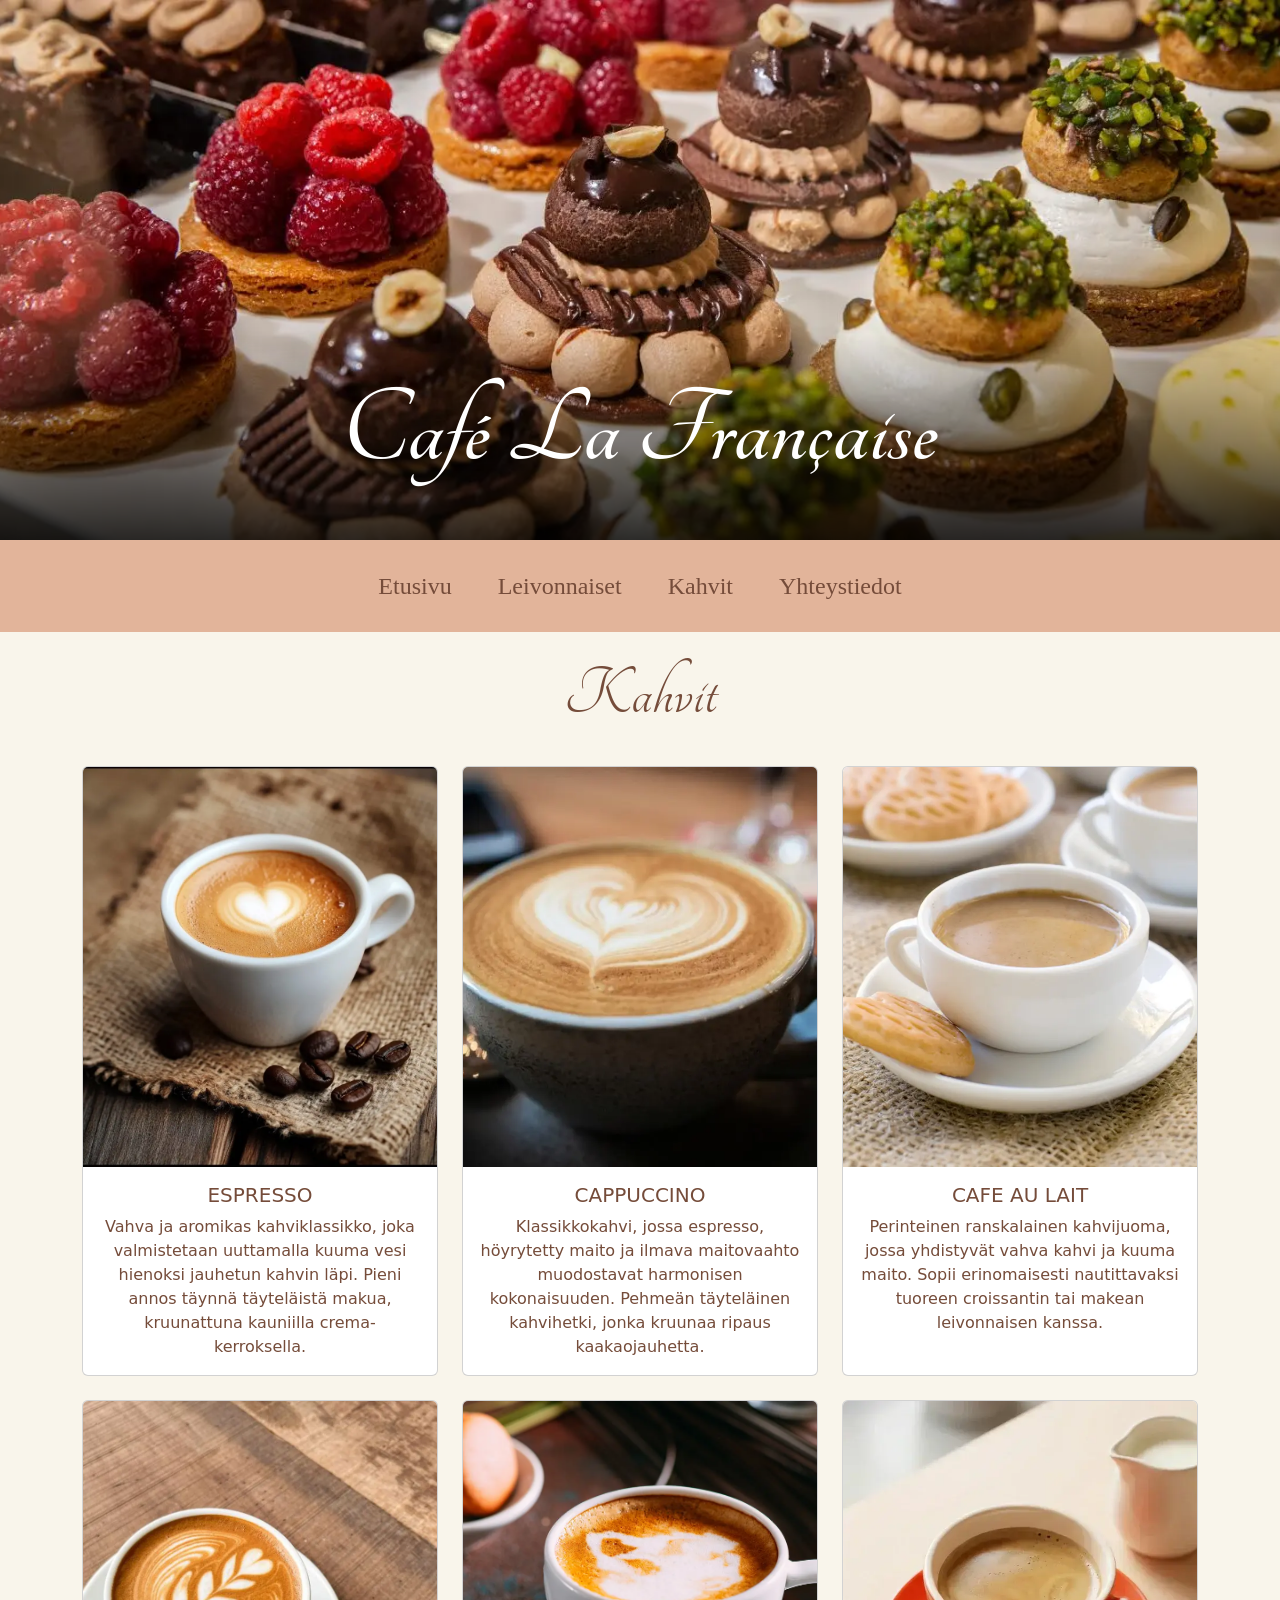
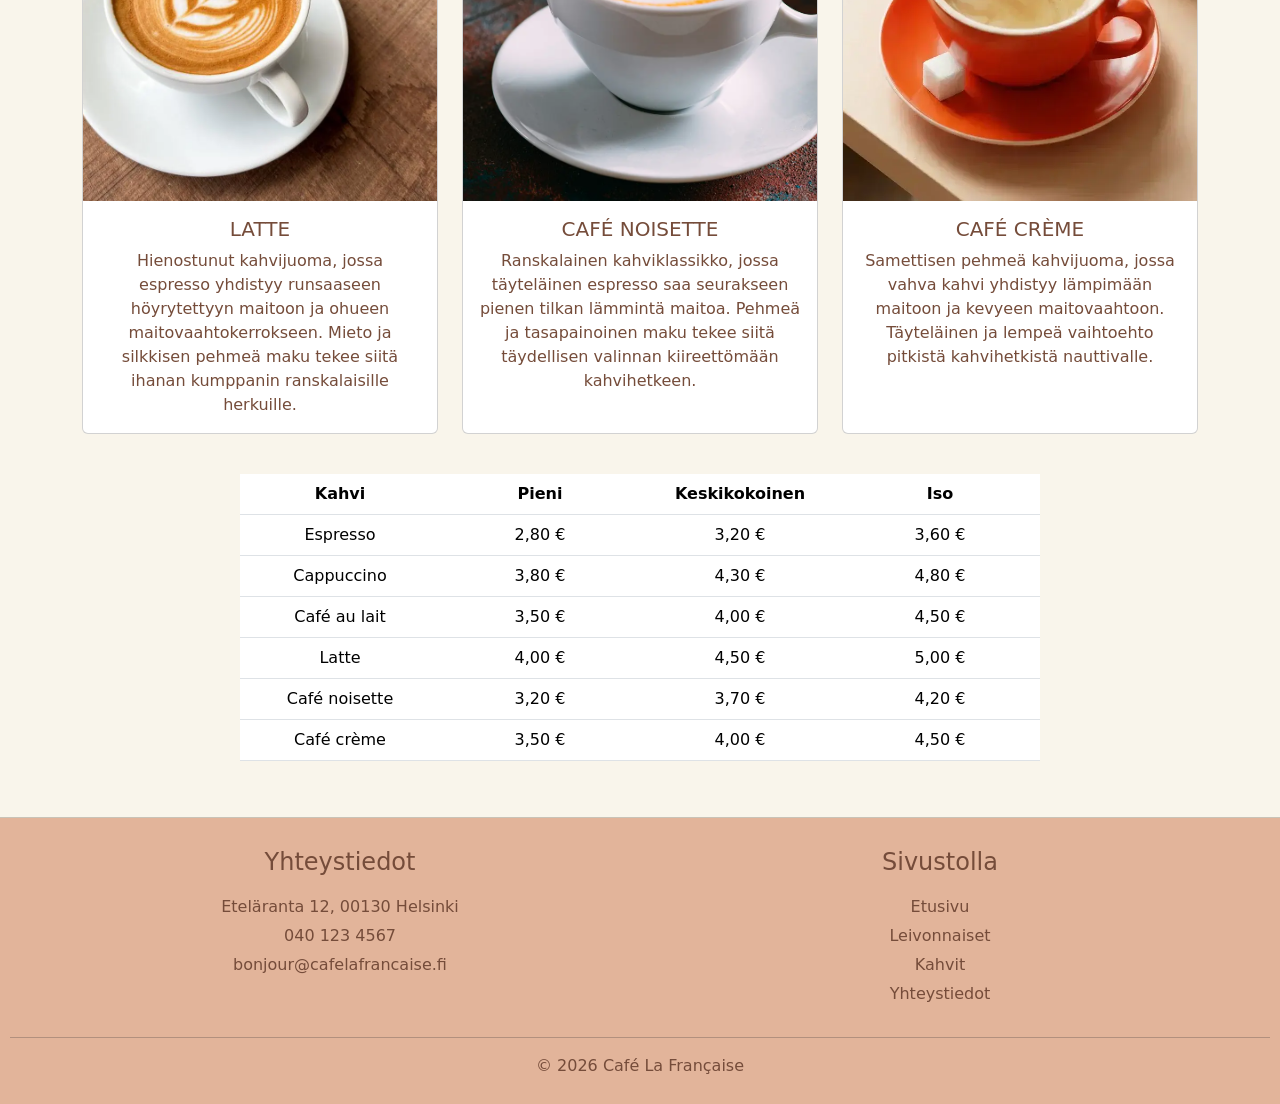
==== commit a67ba4c8: "Vaihdettu lisää buttoneiden attribuutteja" ====
--- a/kahvit.html
+++ b/kahvit.html
@@ -20,7 +20,7 @@
             </header>
         
             <nav class="navbar navbar-expand-sm">
-                <button class="navbar-toggler" type="button" data-bs-toggle="collapse"
+                <button aria-label="hampurilaisvalikko" class="navbar-toggler" type="button" data-bs-toggle="collapse"
                 data-bs-target="#collapsibleNavbar">
             <span class=navbar-toggler-icon></span>
                 </button>
--- a/style.css
+++ b/style.css
@@ -302,22 +302,22 @@
 
 .footer-sisältö h4 {
     padding: 10px;
-    color: white;
+    color: #754C3A;
 }
 
 .footer-sisältö p {
     margin: 5px;
-    color: white;
+    color: #754C3A;
 }
 
 .footer-navigaatio a {
-    color: white;
+    color: #754C3A;
     text-decoration: none;
 }
 
 .footer-navigaatio a:hover {
     text-decoration: underline;
-    color: #754C3A;
+    color: white;
 }
 
 .copyright {
@@ -344,6 +344,15 @@
 
     .nav-link {
         text-align: center;
+    }
+
+    .yhteystiedot-sisältö {
+        display: flex;
+            flex-direction: column;
+            align-items: center;
+            width: 100%;
+            gap: 60px;
+    
     }
 
     .footer-sisältö {
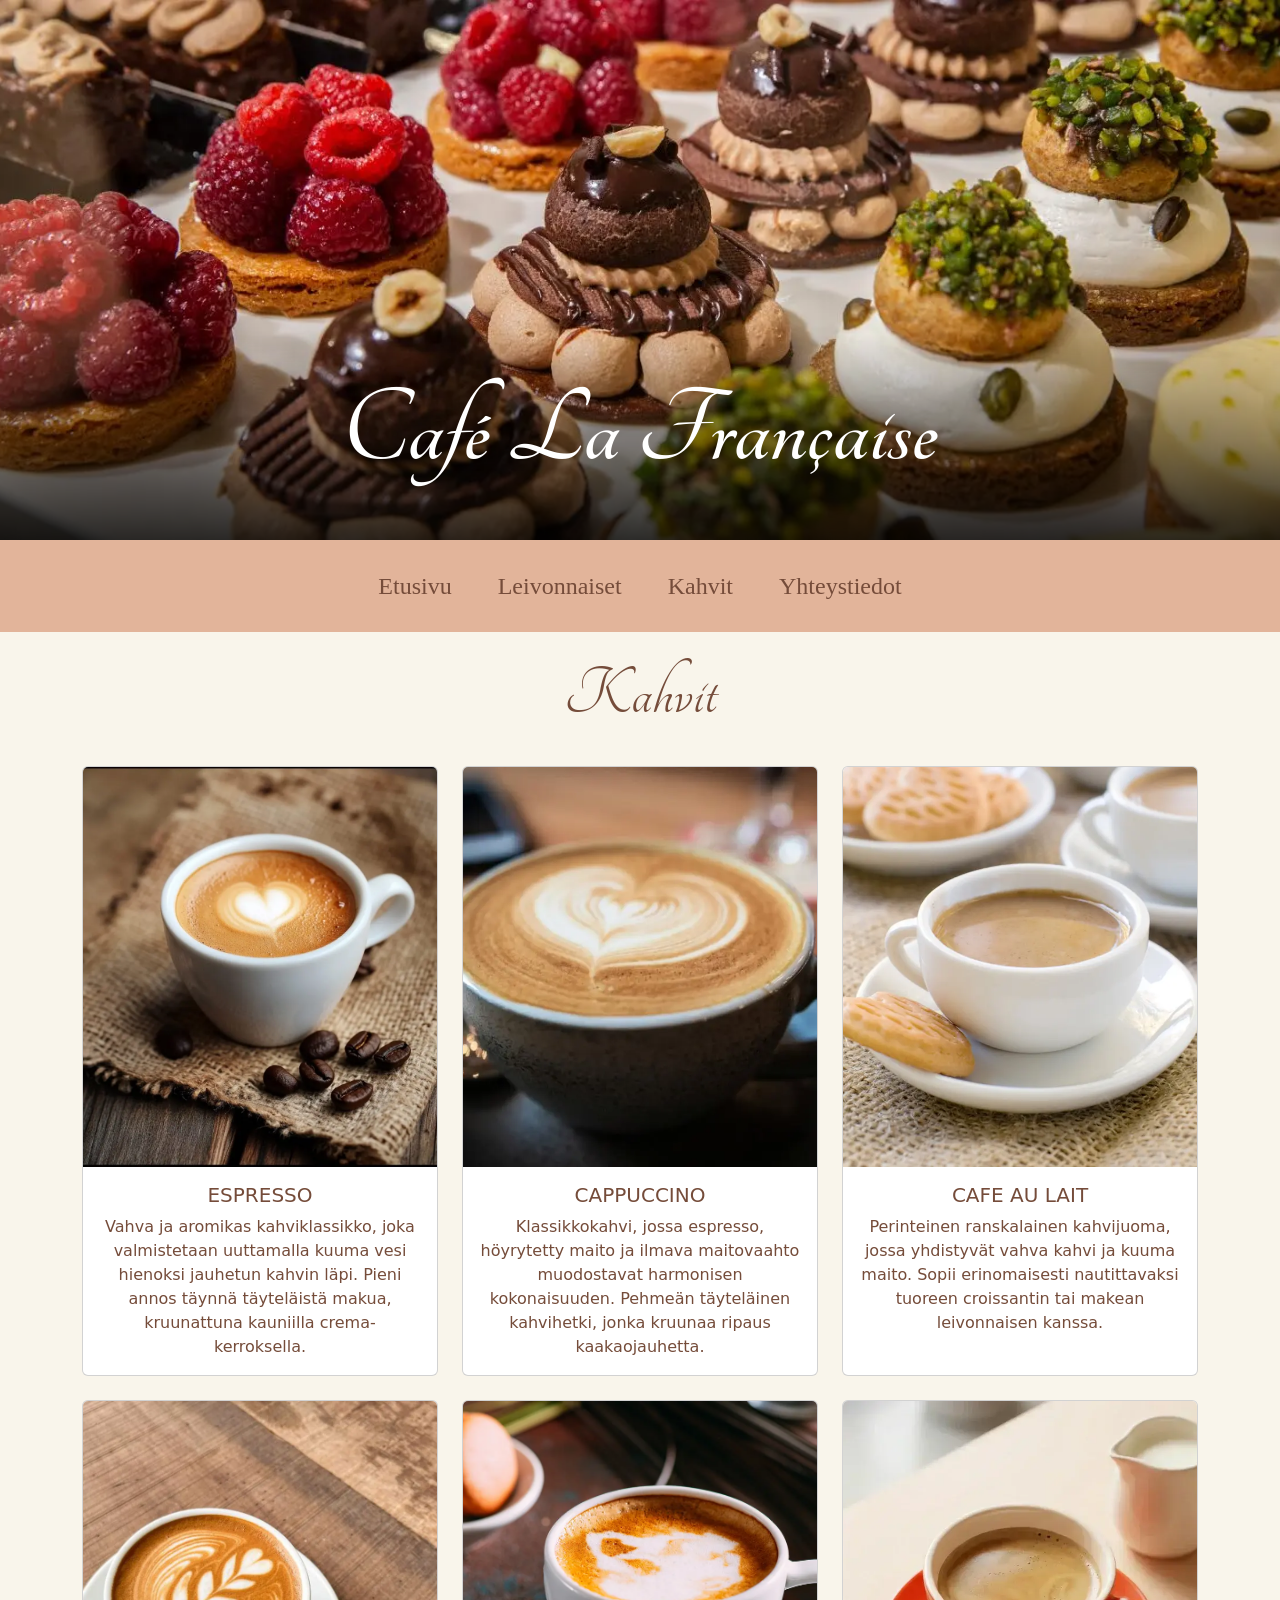
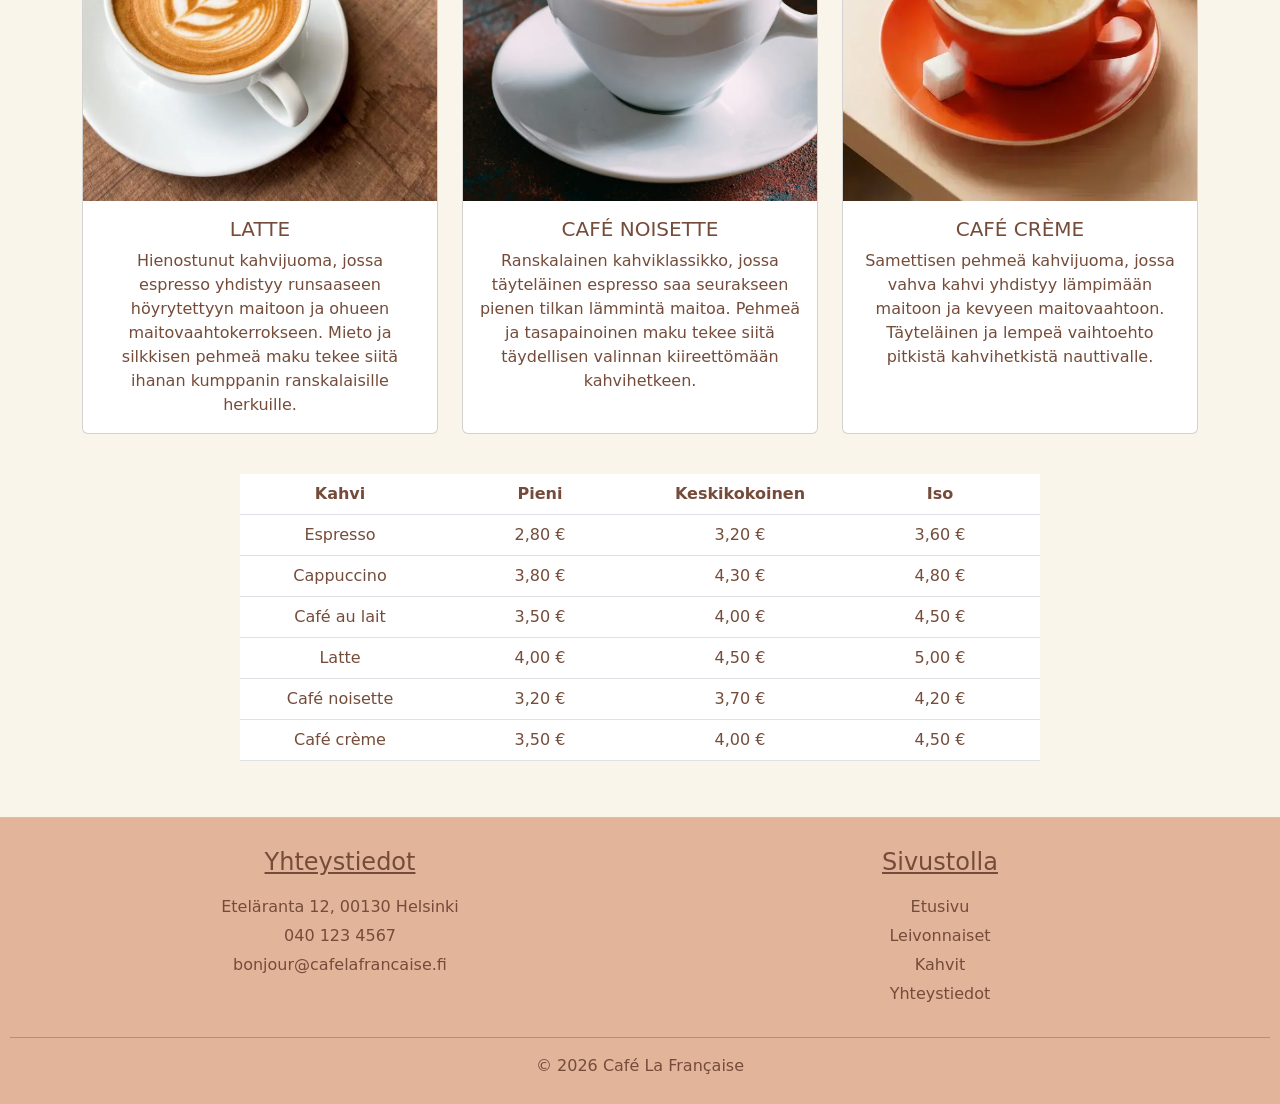
==== commit 13a1d554: "Kommentoitu koodia" ====
--- a/kahvit.html
+++ b/kahvit.html
@@ -12,6 +12,8 @@
 
     <body>
         <div class="container-fluid">
+
+            <!-- Ylätunniste -->
             <header class="kuva-alue">
                 <img src="kuvat/header-kuva.webp" alt="Lajitelma ranskalaisia leivonnaisia">
                 <div class="kuvateksti">
@@ -19,6 +21,7 @@
                 </div>
             </header>
         
+            <!-- Hampurilaisvalikko -->
             <nav class="navbar navbar-expand-sm">
                 <button aria-label="hampurilaisvalikko" class="navbar-toggler" type="button" data-bs-toggle="collapse"
                 data-bs-target="#collapsibleNavbar">
@@ -43,6 +46,7 @@
             </nav>
 
             <main>
+                <!-- Kuvakortit + kuvien esittely -->
                 <section class="kahvit">
                     <div class="container text-center">
                         <h2>Kahvit</h2>
@@ -122,6 +126,7 @@
                     </div>
                 </section>
 
+                    <!-- Taulukko, hinnasto -->
                     <div class="table-responsive">
                         <table class="table hinnasto">
                         <thead>
@@ -175,6 +180,7 @@
                 </div>
             </main>
 
+            <!-- Alatunniste -->
             <footer>
 
                 <div class="footer-sisältö">
@@ -197,6 +203,7 @@
 
                 <hr>
 
+                <!-- Tekijänoikeustiedot -->
                 <p class="copyright">© 2026 Café La Française</p>
             </footer>
         </div>
--- a/style.css
+++ b/style.css
@@ -2,6 +2,7 @@
     box-sizing: border-box;
 }
 
+/* Sivuston pääasettelun toteuttaminen Gridillä */
 .container-fluid {
     display: grid;
     grid-template-areas:
@@ -17,12 +18,13 @@
     gap: 0px;
 }
 
-/* Header */
+/* Header / ylätunniste */
 header {
     grid-area: header;
     height: clamp(16rem, 60vh, 42rem);
 }
 
+/* Header-kuvan asettelu */
 .kuva-alue {
     overflow: hidden;
     position: relative;
@@ -51,6 +53,7 @@
     text-align: center;
 }
 
+/* Nimen animaatio */
 @keyframes tekstiNousee {
     from {
         opacity: 0;
@@ -62,6 +65,7 @@
     }
 }
 
+/* Header-tekstin fontti ja väri */
 .kuvateksti h1 a {
     font-size: clamp(3rem, 9vw, 7rem);
     text-decoration: none;
@@ -79,6 +83,7 @@
     background-color: #e2b49a;
 }
 
+/* Navigaation keskittäminen */
 .navbar-collapse {
     justify-content: center;
 }
@@ -91,6 +96,7 @@
     gap: 30px;
 }
 
+/* Navigaatio-linkkien ulkoasu ja hover-animaatio */
 .nav-link {
     display: inline-block;
     text-decoration: none;
@@ -105,14 +111,14 @@
     transform: translateY(-5px);
 }
 
-/* Pääsisältö */
+/* Sivun pääsisällön asettelu ja taustaväri */
 main {
     grid-area: main;
     display: grid;
     background-color: #f9f5eb;
 }
 
-/* Kuvakaruselli */
+/* Kuvakarusellin kuvien koko ja asettelu */
 .carousel-inner img {
     width: 80%;
     margin: auto;
@@ -120,18 +126,21 @@
     padding: 20px;
 }
 
+/* Kuvakarusellin leveys ja keskittäminen */
 #demo {
     width: 80%;
     max-width: 500px;
     margin: 0 auto;
 }
 
+/* Karusellikuvien mittasuhteet ja rajaus */
 #demo .carousel-item img {
     width: 80%;
     aspect-ratio: 7 / 10;
     object-fit: cover;
 }
 
+/* Kuvakarusellin selauspainikkeet */
 .carousel-control-prev-icon { 
     background-image: url("data:image/svg+xml;charset=utf8,%3Csvg xmlns='http://www.w3.org/2000/svg' fill='%23FFFFFF' viewBox='0 0 8 8'%3E%3Cpath d='M5.25 0l-4 4 4 4 1.5-1.5-2.5-2.5 2.5-2.5-1.5-1.5z'/%3E%3C/svg%3E"); 
 }
@@ -140,6 +149,7 @@
     background-image: url("data:image/svg+xml;charset=utf8,%3Csvg xmlns='http://www.w3.org/2000/svg' fill='%23FFFFFF' viewBox='0 0 8 8'%3E%3Cpath d='M2.75 0l-1.5 1.5 2.5 2.5-2.5 2.5 1.5 1.5 4-4-4-4z'/%3E%3C/svg%3E"); 
 } 
 
+/* Kahvilan esittelyosion otsikon ulkoasu */
 .esittely h3 {
     text-align: center;
     padding: 20px;
@@ -148,6 +158,7 @@
     font-size: 5rem;
 }
 
+/* Kahvilan esittelytekstin leveys ja keskittäminen */
 .esittely-teksti {
     max-width: 1200px;
     width: 100%;
@@ -155,11 +166,13 @@
     padding: 40px;
 }
 
+/* Sivuston leipätekstien yleinen ulkoasu */
 p {
     color: #754C3A;
     text-align: center;
 }
 
+/* Leivonnaiset- ja Kahvit-sivujen otsikoiden ulkoasu */
 .leivonnaiset h2 {
     font-family: "Tangerine", sans-serif;
     color: #754C3A;
@@ -174,13 +187,14 @@
     padding: 20px;
 }
 
-/* Korttikuvat */
+/* Korttikuvien koko ja rajaus */
 .card-img-top {
     width: 100%;
     height: 400px;
     object-fit: cover;
 }
 
+/* Korttien otsikoiden koko ja väri */
 .card-body h3 {
     font-size: 1.25rem;
     color: #754C3A;
@@ -193,17 +207,20 @@
     margin: 40px auto;
 }
 
+/* Taulukon asettelu */
 .hinnasto {
     width: 100%;
     table-layout: fixed;
 }
 
+/* Taulukon tekstien keskittäminen ja väri */
 .hinnasto th,
 .hinnasto td {
     text-align: center;
-}
-
-/* Yhteystiedot */
+    color: #754C3A;
+}
+
+/* Yhteystietojen ja aukioloaikojen jakaminen kahteen sarakkeeseen */
 .yhteystiedot-sisältö {
     display: grid;
     grid-template-columns: 1fr 1fr;
@@ -215,10 +232,12 @@
     padding: 40px;
 }
 
+/* Yhteystietojen keskittäminen */
 .yhteystiedot {
     text-align: center;
 }
 
+/* Yhteystietojen asettelu allekkain */
 .yhteystieto-lista {
     display: inline-flex;
     flex-direction: column;
@@ -226,6 +245,7 @@
     margin-top: 20px;
 }
 
+/* Yhteystieto-osion otsikon ulkoasu */
 .yhteystiedot h2 {
     font-family: "Tangerine", sans-serif;
     color: #754C3A;
@@ -233,10 +253,12 @@
     padding: 20px;
 }
 
+/* Aukioloaikojen tekstin keskittäminen */
 .aukioloajat {
     text-align: center;
 }
 
+/* Aukioloaikojen otsikon ulkoasu */
 .aukioloajat h3 {
     font-family: "Tangerine", sans-serif;
     color: #754C3A;
@@ -247,6 +269,7 @@
     margin-bottom: 20px;
 }
 
+/* Yhteystietojen tekstien ja kuvakkeiden asettelu */
 .yhteystieto-lista p {
     display: flex;
     align-items: center;
@@ -254,6 +277,7 @@
     text-align: left;
 }
 
+/* Yhteystietojen kuvakkeiden koko ja väri */
 .yhteystieto-lista svg {
     width: 24px;
     height: 24px;
@@ -262,28 +286,41 @@
     margin-right: 12px;
 }
 
-/* Haitari */
+/* Kahvilan kuvan koko ja keskittäminen */
+.kahvilakuva {
+    display: block;
+    margin: 0 auto;
+    margin-bottom: 80px;
+    margin-top: 40px;
+    width: 100%;
+    max-width: 1000px;
+    height: auto;
+}
+
+/* Haitarin leveys ja keskittäminen */
 .accordion {
-    width: 80%;
+    width: 100%;
     max-width: 900px;
     margin: 40px auto;
 }
 
+/* Haitarin avauspainikkeen ulkoasu ja tekstin keskittäminen */
 .accordion .accordion-button {
     justify-content: center;
     text-align: center;
     position: relative;
-    background-color: #B98B72;
+    background-color: #be886a;
     color: white;
 }
 
+/* Haitarin nuolen sijoittelu */
 .accordion .accordion-button::after {
     position: absolute;
     right: 20px;
     margin-left: 0;
 }
 
-/* Footer */
+/* Footer/alatunniste */
 footer {
     background-color: #e2b49a;
     padding: 10px;
@@ -291,6 +328,7 @@
     border-top: 1px solid #c9c3b7;
 }
 
+/* Footerin sisällön jakaminen kahteen sarakkeeseen */
 .footer-sisältö {
     display: grid;
     grid-template-columns: 1fr 1fr;
@@ -300,36 +338,46 @@
     padding: 10px;
 }
 
+/* Footerin otsikoiden ulkoasu */
 .footer-sisältö h4 {
     padding: 10px;
     color: #754C3A;
-}
-
+    text-decoration: underline;
+}
+
+/* Footerin tekstien ulkoasu */
 .footer-sisältö p {
     margin: 5px;
     color: #754C3A;
 }
 
+/* Footerin navigaatiolinkkien ulkoasu */
 .footer-navigaatio a {
     color: #754C3A;
     text-decoration: none;
 }
 
+/* Footerin navigaatiolinkkien hover-efekti */
 .footer-navigaatio a:hover {
     text-decoration: underline;
     color: white;
 }
 
+/* Tekijänoikeustietojen tekstin väri */
 .copyright {
     color: #754C3A;
 }
 
+/* Mobiiliresponsiivisuuden varmistaminen */
 @media (max-width: 600px) {
+
+    /* Hampurilaisvalikon painikkeen leveys */
     .navbar-toggler {
         align-items: center;
         width: 100%;
     }
 
+    /* Mobiilinavigaation keskittäminen sivulle */
     .navbar-collapse {
         width: 100%;
         text-align: center;
@@ -346,6 +394,7 @@
         text-align: center;
     }
 
+    /* Yhteystietojen ja aukioloaikojen asettelu allekkain mobiilissa */
     .yhteystiedot-sisältö {
         display: flex;
             flex-direction: column;
@@ -355,6 +404,7 @@
     
     }
 
+    /* Footer-sisällön asettelu allekkain mobiilissa */
     .footer-sisältö {
         display: flex;
         flex-direction: column;
@@ -362,8 +412,4 @@
         width: 100%;
         gap: 60px;
     }
-
-    .footer-sisältö h4 {
-        text-decoration: underline;
-    }
 }
